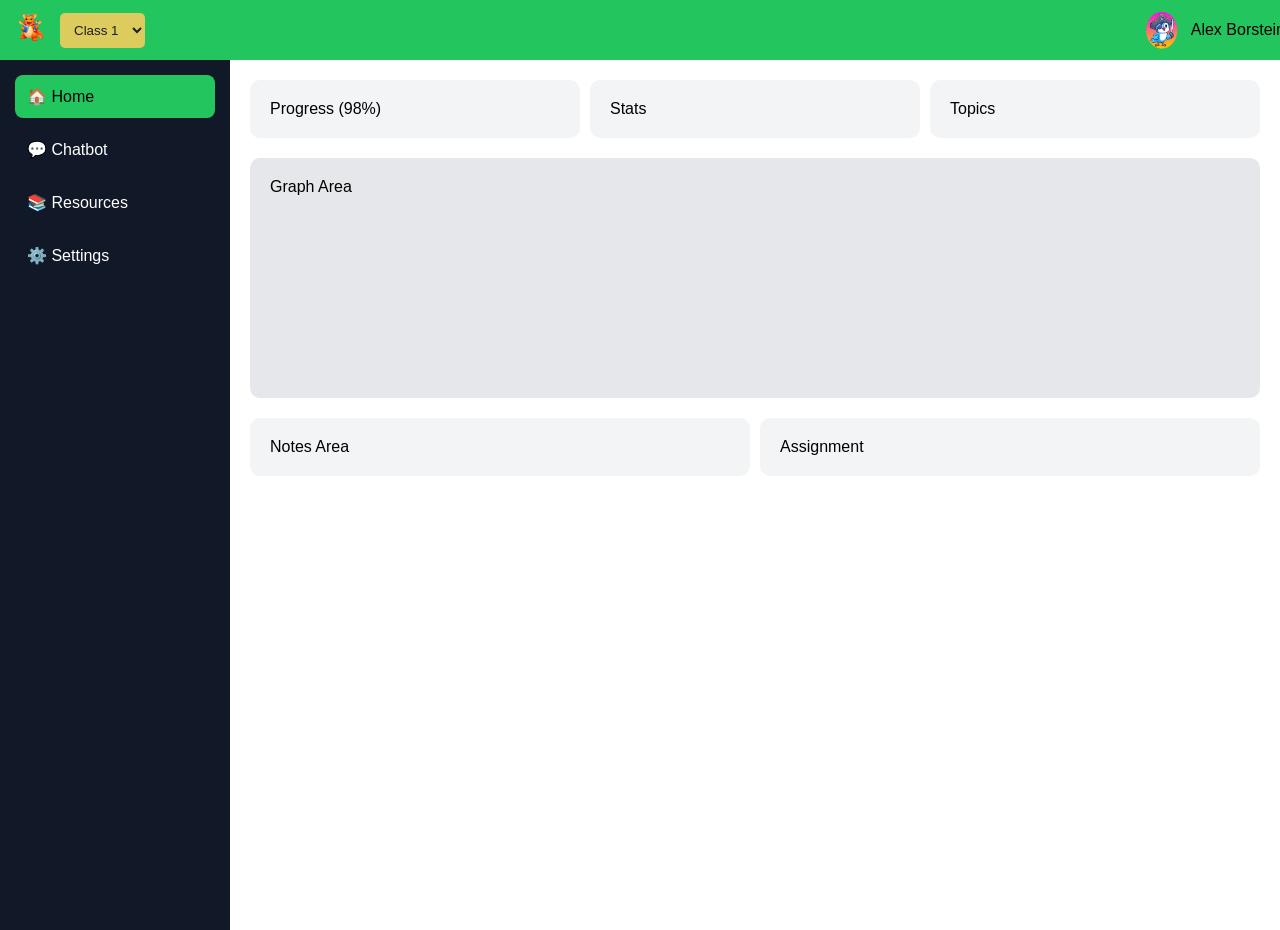
==== index.html @ 9a1fa4bd "Updated more" ====
<!DOCTYPE html>
<html>
<head>
  <title>Student Dashboard</title>
  <link rel="stylesheet" href="style.css">
  <link rel="icon" type="image/png" href="assets/logo.png">
</head>

<body>

  <!-- TOP BAR -->
  <div class="top-bar">

    <div class="left">

      <div class="logo">
        <img src="assets/logo.png" alt="Logo">
      </div>

      <select class="dropdown">
        <option>Class 1</option>
      </select>

    </div>

    <div class="profile">
      <img src="assets/profile.png" alt="Profile">
      <span>Alex Borstein</span>
    </div>

  </div>

  <!-- MAIN LAYOUT -->
  <div class="container">

    <!-- SIDEBAR -->
    <div class="sidebar">

      <a href="index.html" class="active">🏠 Home</a> <!-- Abdelkerim add the logs here, make sure no background of logos-->
      <a href="chatbot.html">💬 Chatbot</a>
      <a href="resources.html">📚 Resources</a>
      <a href="settings.html">⚙️ Settings</a>

    </div>

    <!-- CONTENT -->
    <div class="content">

      <div class="cards">
        <div class="card">Progress (98%)</div>
        <div class="card">Stats</div>
        <div class="card">Topics</div>
      </div>

      <div class="large-card">Graph Area</div>

      <div class="bottom-section">
        <div class="notes">Notes Area</div>
        <div class="assignment">Assignment</div>
      </div>

    </div>

  </div>

</body>
</html>
---- style.css ----
body {
    margin: 0;
    font-family: Arial, sans-serif;
}

/* TOP BAR */
.top-bar {
    width: 100%;
    height: 60px;
    background-color: #22C55E;
    display: flex;
    align-items: center;
    padding: 0 15px;
}

/* LEFT SIDE */
.left {
    display: flex;
    align-items: center;
    gap: 15px;
}

/* LOGO */
.logo img {
    height: 45px;
}

/* DROPDOWN */
.dropdown {
    padding: 5px 10px;
    border-radius: 5px;
    border: none;
    height: 35px;
    background-color: #DCCB5D;
    color: #1E1E1E;
}

/* PROFILE */
.profile {
    margin-left: auto;
    display: flex;
    align-items: center;
    gap: 10px;
    padding-right: 10px;
}

.profile img {
    height: 40px;
    width: 40px;
    border-radius: 50%;
}

/* MAIN LAYOUT */
.container {
    display: flex;
}

/* SIDEBAR */
.sidebar {
    width: 200px;
    height: calc(100vh - 60px);
    background-color: #111827;
    padding: 15px;
}

/* SIDEBAR LINKS */
.sidebar a {
    display: block;
    padding: 12px;
    margin-bottom: 10px;
    text-decoration: none;
    color: white;
    border-radius: 8px;
    transition: 0.2s;
}

.sidebar a:hover {
    background-color: #1F2937;
}

.sidebar a.active {
    background-color: #22C55E;
    color: black;
}

/* CONTENT */
.content {
    flex: 1;
    padding: 20px;
}

/* CARDS */
.cards {
    display: flex;
    gap: 10px;
}

.card {
    flex: 1;
    background: #f3f4f6;
    padding: 20px;
    border-radius: 10px;
}

/* LARGE CARD */
.large-card {
    margin-top: 20px;
    height: 200px;
    background: #e5e7eb;
    border-radius: 10px;
    padding: 20px;
}

/* BOTTOM SECTION */
.bottom-section {
    display: flex;
    gap: 10px;
    margin-top: 20px;
}

.notes, .assignment {
    flex: 1;
    background: #f3f4f6;
    padding: 20px;
    border-radius: 10px;
}
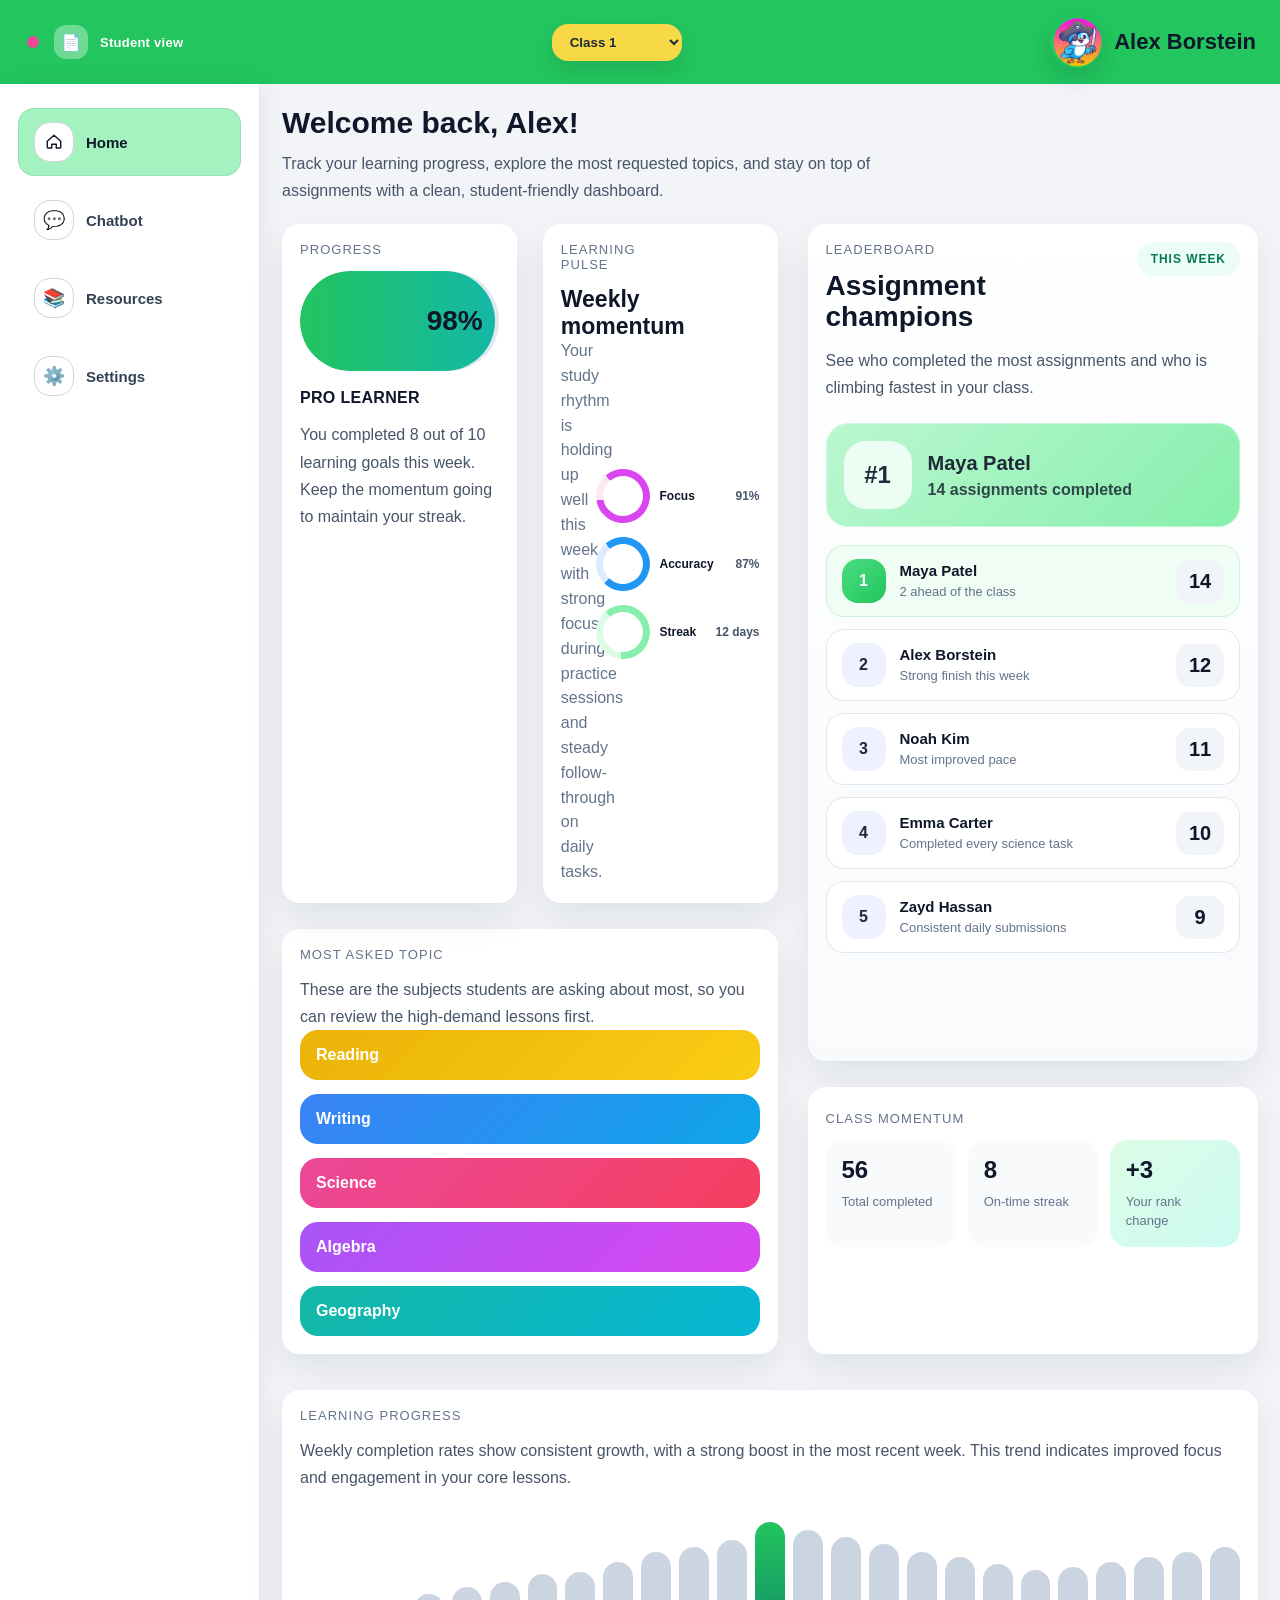
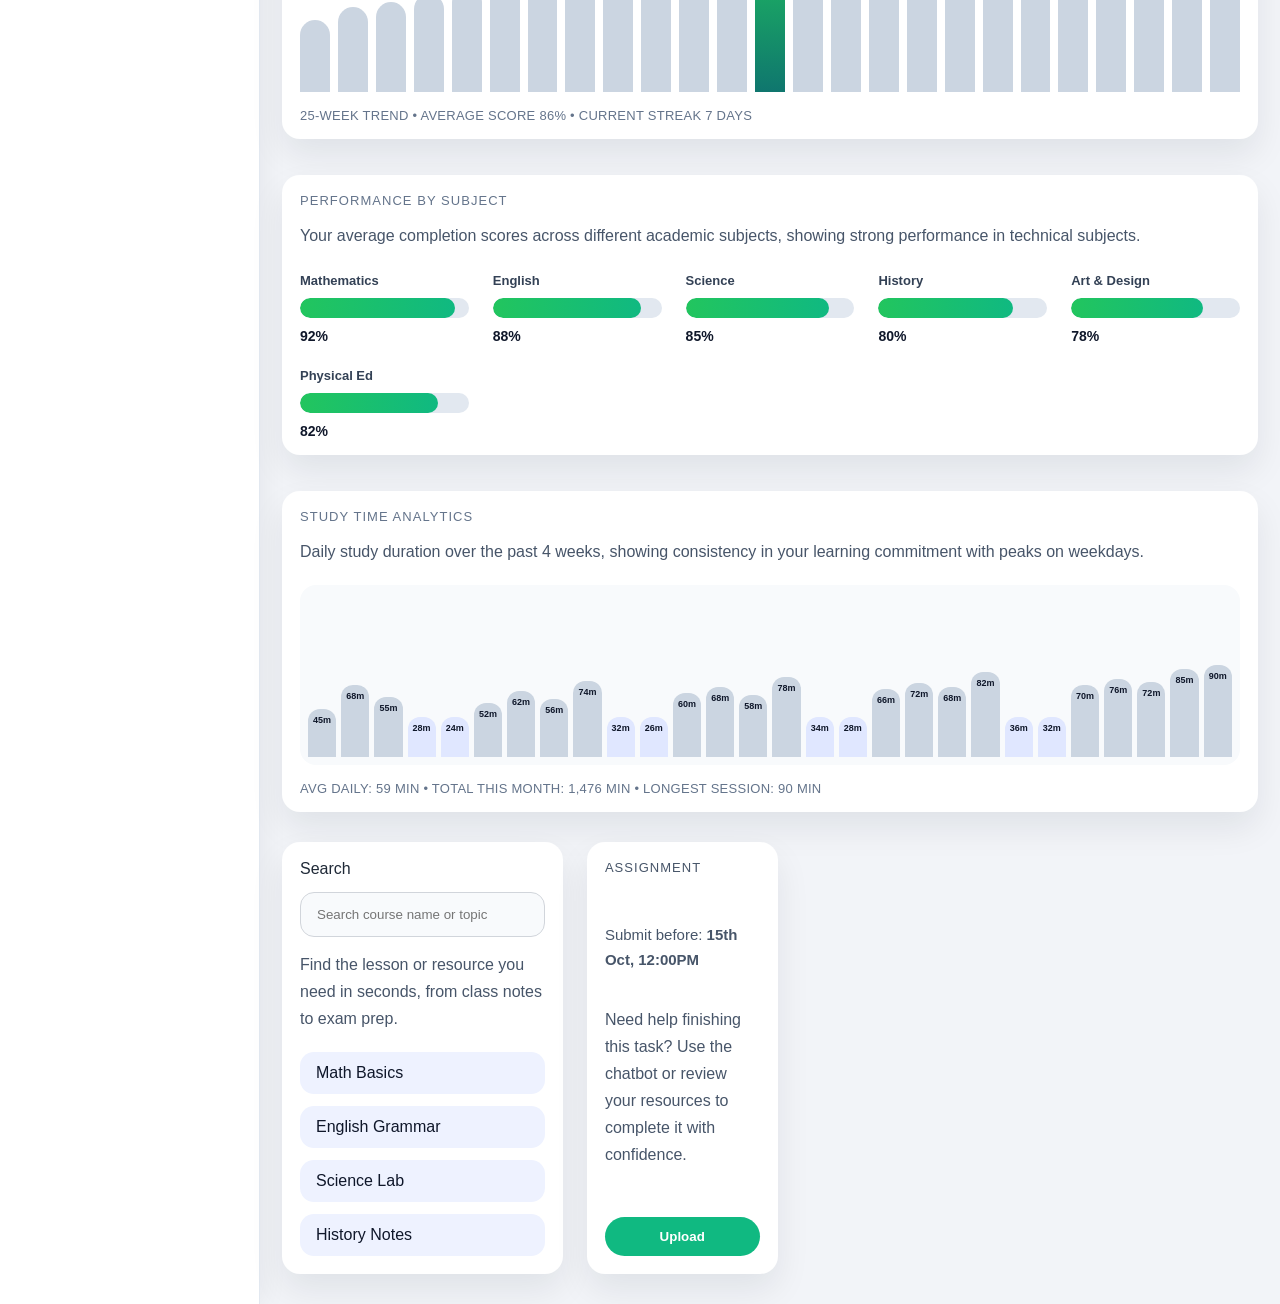
==== commit 7d229be2: "Merge branch 'main' of https://github.com/emaans101/Secure-AI-Project" ====
--- a/index.html
+++ b/index.html
@@ -1,67 +1,358 @@
-<!DOCTYPE html>
+﻿<!DOCTYPE html>
 <html>
 <head>
   <title>Student Dashboard</title>
-  <link rel="stylesheet" href="style.css">
+  <link rel="stylesheet" href="css/style.css">
+  <link rel="stylesheet" href="css/home.css">
   <link rel="icon" type="image/png" href="assets/logo.png">
 </head>
 
 <body>
 
   <!-- TOP BAR -->
-  <div class="top-bar">
-
-    <div class="left">
-
-      <div class="logo">
-        <img src="assets/logo.png" alt="Logo">
-      </div>
-
+  <header class="top-bar">
+    <div class="top-left">
+      <div class="status-dot"></div>
+      <div class="top-icon">📄</div>
+      <div class="top-label">Student view</div>
+    </div>
+
+    <div class="top-center">
       <select class="dropdown">
         <option>Class 1</option>
+        <option>Class 2</option>
+        <option>Class 3</option>
       </select>
-
     </div>
 
-    <div class="profile">
-      <img src="assets/profile.png" alt="Profile">
-      <span>Alex Borstein</span>
+    <div class="top-right">
+      <img src="assets/profile.png" alt="Profile" class="profile-avatar">
+      <span class="profile-name">Alex Borstein</span>
     </div>
-
-  </div>
+  </header>
 
   <!-- MAIN LAYOUT -->
   <div class="container">
 
     <!-- SIDEBAR -->
-    <div class="sidebar">
-
-      <a href="index.html" class="active">🏠 Home</a> <!-- Abdelkerim add the logs here, make sure no background of logos-->
-      <a href="chatbot.html">💬 Chatbot</a>
-      <a href="resources.html">📚 Resources</a>
-      <a href="settings.html">⚙️ Settings</a>
-
-    </div>
+    <aside class="sidebar">
+      <nav>
+        <a href="index.html" class="nav-item active">
+          <span class="nav-icon home-icon">
+            <svg viewBox="0 0 24 24" fill="none" stroke="currentColor" stroke-width="1.9" stroke-linecap="round" stroke-linejoin="round">
+              <path d="M3 11L12 3l9 8v8a1 1 0 0 1-1 1h-5v-5H9v5H4a1 1 0 0 1-1-1v-8Z" />
+            </svg>
+          </span>
+          Home
+        </a>
+        <a href="chatbot.html" class="nav-item">
+          <span class="nav-icon">💬</span>
+          Chatbot
+        </a>
+        <a href="resources.html" class="nav-item">
+          <span class="nav-icon">📚</span>
+          Resources
+        </a>
+        <a href="settings.html" class="nav-item">
+          <span class="nav-icon">⚙️</span>
+          Settings
+        </a>
+      </nav>
+
+    </aside>
 
     <!-- CONTENT -->
-    <div class="content">
-
-      <div class="cards">
-        <div class="card">Progress (98%)</div>
-        <div class="card">Stats</div>
-        <div class="card">Topics</div>
+    <main class="content">
+      <div class="page-intro">
+        <h1>Welcome back, Alex!</h1>
+        <p>Track your learning progress, explore the most requested topics, and stay on top of assignments with a clean, student-friendly dashboard.</p>
       </div>
-
-      <div class="large-card">Graph Area</div>
-
-      <div class="bottom-section">
-        <div class="notes">Notes Area</div>
-        <div class="assignment">Assignment</div>
+      <div class="dashboard-grid">
+
+        <section class="summary-cards">
+          <article class="card progress-card">
+            <div class="card-title">Progress</div>
+            <div class="progress-gauge">
+              <div class="gauge-fill"></div>
+              <span>98%</span>
+            </div>
+            <div class="card-note">PRO LEARNER</div>
+            <p class="card-text">You completed 8 out of 10 learning goals this week. Keep the momentum going to maintain your streak.</p>
+          </article>
+
+          <article class="card rings-card">
+            <div class="rings-layout">
+              <div class="rings-copy">
+                <div class="card-title">Learning Pulse</div>
+                <h3>Weekly momentum</h3>
+                <p class="ring-summary">Your study rhythm is holding up well this week, with strong focus during practice sessions and steady follow-through on daily tasks.</p>
+              </div>
+              <div class="ring-list">
+                <div class="ring-stat">
+                  <div class="ring-wrap arc-ring pink">
+                    <div class="ring-hole"></div>
+                  </div>
+                  <strong>Focus</strong>
+                  <span>91%</span>
+                </div>
+                <div class="ring-stat">
+                  <div class="ring-wrap arc-ring blue">
+                    <div class="ring-hole"></div>
+                  </div>
+                  <strong>Accuracy</strong>
+                  <span>87%</span>
+                </div>
+                <div class="ring-stat">
+                  <div class="ring-wrap arc-ring green">
+                    <div class="ring-hole"></div>
+                  </div>
+                  <strong>Streak</strong>
+                  <span>12 days</span>
+                </div>
+              </div>
+            </div>
+          </article>
+
+          <article class="card most-asked-card">
+            <div class="card-title">Most asked topic</div>
+            <p class="card-text">These are the subjects students are asking about most, so you can review the high-demand lessons first.</p>
+            <div class="bar-list">
+              <div class="bar-item gold"><span>Reading</span></div>
+              <div class="bar-item blue"><span>Writing</span></div>
+              <div class="bar-item red"><span>Science</span></div>
+              <div class="bar-item purple"><span>Algebra</span></div>
+              <div class="bar-item teal"><span>Geography</span></div>
+            </div>
+          </article>
+        </section>
+
+        <aside class="side-cards">
+          <article class="card leaderboard-card">
+            <div class="leaderboard-header">
+              <div>
+                <div class="card-title">Leaderboard</div>
+                <h2>Assignment champions</h2>
+              </div>
+              <div class="leaderboard-badge">This week</div>
+            </div>
+            <p class="card-text">See who completed the most assignments and who is climbing fastest in your class.</p>
+
+            <div class="leaderboard-top">
+              <div class="leaderboard-crown">#1</div>
+              <div class="leaderboard-top-copy">
+                <strong>Maya Patel</strong>
+                <span>14 assignments completed</span>
+              </div>
+            </div>
+
+            <div class="leaderboard-list">
+              <div class="leaderboard-row leader-first">
+                <div class="leader-rank">1</div>
+                <div class="leader-student">
+                  <strong>Maya Patel</strong>
+                  <span>2 ahead of the class</span>
+                </div>
+                <div class="leader-score">14</div>
+              </div>
+              <div class="leaderboard-row">
+                <div class="leader-rank">2</div>
+                <div class="leader-student">
+                  <strong>Alex Borstein</strong>
+                  <span>Strong finish this week</span>
+                </div>
+                <div class="leader-score">12</div>
+              </div>
+              <div class="leaderboard-row">
+                <div class="leader-rank">3</div>
+                <div class="leader-student">
+                  <strong>Noah Kim</strong>
+                  <span>Most improved pace</span>
+                </div>
+                <div class="leader-score">11</div>
+              </div>
+              <div class="leaderboard-row">
+                <div class="leader-rank">4</div>
+                <div class="leader-student">
+                  <strong>Emma Carter</strong>
+                  <span>Completed every science task</span>
+                </div>
+                <div class="leader-score">10</div>
+              </div>
+              <div class="leaderboard-row">
+                <div class="leader-rank">5</div>
+                <div class="leader-student">
+                  <strong>Zayd Hassan</strong>
+                  <span>Consistent daily submissions</span>
+                </div>
+                <div class="leader-score">9</div>
+              </div>
+            </div>
+          </article>
+
+          <article class="card leaderboard-summary-card">
+            <div class="card-title">Class Momentum</div>
+            <div class="leaderboard-summary-grid">
+              <div class="summary-pill">
+                <strong>56</strong>
+                <span>Total completed</span>
+              </div>
+              <div class="summary-pill">
+                <strong>8</strong>
+                <span>On-time streak</span>
+              </div>
+              <div class="summary-pill highlight">
+                <strong>+3</strong>
+                <span>Your rank change</span>
+              </div>
+            </div>
+          </article>
+        </aside>
+
+        <article class="card graph-card">
+          <div class="card-title">Learning progress</div>
+          <p class="card-text">Weekly completion rates show consistent growth, with a strong boost in the most recent week. This trend indicates improved focus and engagement in your core lessons.</p>
+          <div class="graph-chart">
+            <div class="bar" style="height: 72px;"></div>
+            <div class="bar" style="height: 85px;"></div>
+            <div class="bar" style="height: 90px;"></div>
+            <div class="bar" style="height: 98px;"></div>
+            <div class="bar" style="height: 105px;"></div>
+            <div class="bar" style="height: 110px;"></div>
+            <div class="bar" style="height: 118px;"></div>
+            <div class="bar" style="height: 120px;"></div>
+            <div class="bar" style="height: 130px;"></div>
+            <div class="bar" style="height: 140px;"></div>
+            <div class="bar" style="height: 145px;"></div>
+            <div class="bar" style="height: 152px;"></div>
+            <div class="bar active" style="height: 170px;"></div>
+            <div class="bar" style="height: 162px;"></div>
+            <div class="bar" style="height: 155px;"></div>
+            <div class="bar" style="height: 148px;"></div>
+            <div class="bar" style="height: 140px;"></div>
+            <div class="bar" style="height: 135px;"></div>
+            <div class="bar" style="height: 128px;"></div>
+            <div class="bar" style="height: 122px;"></div>
+            <div class="bar" style="height: 125px;"></div>
+            <div class="bar" style="height: 130px;"></div>
+            <div class="bar" style="height: 135px;"></div>
+            <div class="bar" style="height: 140px;"></div>
+            <div class="bar" style="height: 145px;"></div>
+          </div>
+          <div class="graph-footer">25-week trend • average score 86% • current streak 7 days</div>
+        </article>
+
+        <article class="card graph-card-wide">
+          <div class="card-title">Performance by subject</div>
+          <p class="card-text">Your average completion scores across different academic subjects, showing strong performance in technical subjects.</p>
+          <div class="subject-grid">
+            <div class="subject-item">
+              <div class="subject-name">Mathematics</div>
+              <div class="subject-bar">
+                <div class="subject-fill" style="width: 92%;"></div>
+              </div>
+              <div class="subject-score">92%</div>
+            </div>
+            <div class="subject-item">
+              <div class="subject-name">English</div>
+              <div class="subject-bar">
+                <div class="subject-fill" style="width: 88%;"></div>
+              </div>
+              <div class="subject-score">88%</div>
+            </div>
+            <div class="subject-item">
+              <div class="subject-name">Science</div>
+              <div class="subject-bar">
+                <div class="subject-fill" style="width: 85%;"></div>
+              </div>
+              <div class="subject-score">85%</div>
+            </div>
+            <div class="subject-item">
+              <div class="subject-name">History</div>
+              <div class="subject-bar">
+                <div class="subject-fill" style="width: 80%;"></div>
+              </div>
+              <div class="subject-score">80%</div>
+            </div>
+            <div class="subject-item">
+              <div class="subject-name">Art & Design</div>
+              <div class="subject-bar">
+                <div class="subject-fill" style="width: 78%;"></div>
+              </div>
+              <div class="subject-score">78%</div>
+            </div>
+            <div class="subject-item">
+              <div class="subject-name">Physical Ed</div>
+              <div class="subject-bar">
+                <div class="subject-fill" style="width: 82%;"></div>
+              </div>
+              <div class="subject-score">82%</div>
+            </div>
+          </div>
+        </article>
+
+        <article class="card graph-card-wide">
+          <div class="card-title">Study time analytics</div>
+          <p class="card-text">Daily study duration over the past 4 weeks, showing consistency in your learning commitment with peaks on weekdays.</p>
+          <div class="time-graph-chart">
+            <div class="day-bar" style="height: 48px;"><span>45m</span></div>
+            <div class="day-bar" style="height: 72px;"><span>68m</span></div>
+            <div class="day-bar" style="height: 60px;"><span>55m</span></div>
+            <div class="day-bar weekend" style="height: 32px;"><span>28m</span></div>
+            <div class="day-bar weekend" style="height: 28px;"><span>24m</span></div>
+            <div class="day-bar" style="height: 54px;"><span>52m</span></div>
+            <div class="day-bar" style="height: 66px;"><span>62m</span></div>
+            <div class="day-bar" style="height: 58px;"><span>56m</span></div>
+            <div class="day-bar" style="height: 76px;"><span>74m</span></div>
+            <div class="day-bar weekend" style="height: 35px;"><span>32m</span></div>
+            <div class="day-bar weekend" style="height: 30px;"><span>26m</span></div>
+            <div class="day-bar" style="height: 64px;"><span>60m</span></div>
+            <div class="day-bar" style="height: 70px;"><span>68m</span></div>
+            <div class="day-bar" style="height: 62px;"><span>58m</span></div>
+            <div class="day-bar" style="height: 80px;"><span>78m</span></div>
+            <div class="day-bar weekend" style="height: 38px;"><span>34m</span></div>
+            <div class="day-bar weekend" style="height: 32px;"><span>28m</span></div>
+            <div class="day-bar" style="height: 68px;"><span>66m</span></div>
+            <div class="day-bar" style="height: 74px;"><span>72m</span></div>
+            <div class="day-bar" style="height: 70px;"><span>68m</span></div>
+            <div class="day-bar" style="height: 85px;"><span>82m</span></div>
+            <div class="day-bar weekend" style="height: 40px;"><span>36m</span></div>
+            <div class="day-bar weekend" style="height: 36px;"><span>32m</span></div>
+            <div class="day-bar" style="height: 72px;"><span>70m</span></div>
+            <div class="day-bar" style="height: 78px;"><span>76m</span></div>
+            <div class="day-bar" style="height: 75px;"><span>72m</span></div>
+            <div class="day-bar" style="height: 88px;"><span>85m</span></div>
+            <div class="day-bar" style="height: 92px;"><span>90m</span></div>
+          </div>
+          <div class="time-graph-footer">Avg daily: 59 min • Total this month: 1,476 min • Longest session: 90 min</div>
+        </article>
+
+        <section class="bottom-grid">
+          <article class="card search-card">
+            <div class="search-header">
+              <span>Search</span>
+              <input type="text" placeholder="Search course name or topic" />
+            </div>
+            <p class="card-text">Find the lesson or resource you need in seconds, from class notes to exam prep.</p>
+            <ul class="search-list">
+              <li>Math Basics</li>
+              <li>English Grammar</li>
+              <li>Science Lab</li>
+              <li>History Notes</li>
+            </ul>
+          </article>
+
+          <article class="card assignment-card">
+            <div class="assignment-title">Assignment</div>
+            <p class="due-text">Submit before: <strong>15th Oct, 12:00PM</strong></p>
+            <p class="card-text">Need help finishing this task? Use the chatbot or review your resources to complete it with confidence.</p>
+            <button class="upload-button">Upload</button>
+          </article>
+        </section>
+
       </div>
-
-    </div>
+    </main>
 
   </div>
 
 </body>
-</html>+</html>
--- a/css/style.css
+++ b/css/style.css
@@ -0,0 +1,273 @@
+﻿* {
+  box-sizing: border-box;
+}
+
+body {
+  margin: 0;
+  font-family: 'Inter', Arial, sans-serif;
+  background: #f2f4f8;
+  color: #1f2937;
+}
+
+button,
+input,
+select {
+  font-family: inherit;
+}
+
+.top-bar {
+  display: flex;
+  align-items: center;
+  justify-content: space-between;
+  padding: 16px 24px;
+  background: #22c55e;
+  color: #ffffff;
+  min-height: 64px;
+  box-shadow: inset 0 -2px 0 rgba(16, 185, 129, 0.25);
+}
+
+.top-left,
+.top-right {
+  display: flex;
+  align-items: center;
+  gap: 12px;
+}
+
+.top-center {
+  flex: 1;
+  display: flex;
+  justify-content: center;
+}
+
+.status-dot {
+  width: 18px;
+  height: 18px;
+  border-radius: 50%;
+  background: #ec4899;
+  border: 3px solid #22c55e;
+}
+
+.top-icon {
+  width: 34px;
+  height: 34px;
+  display: grid;
+  place-items: center;
+  background: rgba(255, 255, 255, 0.35);
+  border-radius: 12px;
+  font-size: 16px;
+}
+
+.top-label {
+  font-weight: 700;
+  font-size: 13px;
+  letter-spacing: 0.02em;
+}
+
+.dropdown {
+  padding: 10px 14px;
+  border-radius: 16px;
+  border: none;
+  background-color: #f7d948;
+  color: #1f2937;
+  font-weight: 700;
+  min-width: 130px;
+  box-shadow: 0 10px 20px rgba(15, 23, 42, 0.1);
+}
+
+.profile-avatar {
+  width: 52px;
+  height: 52px;
+  border-radius: 50%;
+  object-fit: cover;
+  box-shadow: 0 10px 22px rgba(15, 23, 42, 0.14);
+}
+
+.profile-name {
+  font-size: 22px;
+  font-weight: 700;
+  color: #0f172a;
+}
+
+.container {
+  display: grid;
+  grid-template-columns: 240px 1fr;
+  min-height: calc(100vh - 64px);
+}
+
+.sidebar {
+  padding: 24px 18px;
+  background: #ffffff;
+  border-right: 1px solid #e2e8f0;
+  box-shadow: 4px 0 24px rgba(15, 23, 42, 0.06);
+  display: flex;
+  flex-direction: column;
+  justify-content: space-between;
+}
+
+nav {
+  display: flex;
+  flex-direction: column;
+  gap: 10px;
+}
+
+.container {
+  display: grid;
+  grid-template-columns: 260px minmax(0, 1fr);
+  min-height: calc(100vh - 64px);
+}
+
+@media (max-width: 1000px) {
+  .container {
+    grid-template-columns: 1fr;
+  }
+}
+
+.nav-item {
+  display: flex;
+  align-items: center;
+  gap: 12px;
+  padding: 14px 16px;
+  border-radius: 16px;
+  text-decoration: none;
+  color: #334155;
+  font-size: 15px;
+  font-weight: 700;
+  transition: transform 0.2s ease, background 0.2s ease, box-shadow 0.2s ease;
+}
+
+.nav-item:hover {
+  background: #f4f9f5;
+  transform: translateX(2px);
+}
+
+.nav-item.active {
+  background: #a4f2bf;
+  color: #111827;
+  box-shadow: inset 0 0 0 1px rgba(15, 23, 42, 0.08);
+}
+
+.nav-icon {
+  width: 40px;
+  height: 40px;
+  display: grid;
+  place-items: center;
+  border-radius: 16px;
+  background: #ffffff;
+  color: #111827;
+  font-size: 18px;
+  border: 1px solid #d1d5db;
+}
+
+.nav-item.active .nav-icon {
+  background: #ffffff;
+  border-color: #d1d5db;
+}
+
+.nav-item .nav-icon svg {
+  width: 18px;
+  height: 18px;
+}
+
+.sidebar-footer {
+  display: flex;
+  justify-content: center;
+  margin-top: 16px;
+}
+
+.add-button {
+  width: 48px;
+  height: 48px;
+  border-radius: 16px;
+  border: none;
+  background: #111827;
+  color: white;
+  font-size: 24px;
+  cursor: pointer;
+  box-shadow: 0 16px 26px rgba(17, 24, 39, 0.18);
+}
+
+
+.content {
+  padding: 22px 22px 30px 22px;
+}
+
+
+.content {
+  padding: 22px 22px 30px 22px;
+}
+
+.page-intro {
+  margin-bottom: 20px;
+}
+
+.page-intro h1 {
+  margin: 0;
+  font-size: 30px;
+  color: #0f172a;
+}
+
+.page-intro p {
+  margin: 10px 0 0;
+  color: #475569;
+  max-width: 620px;
+  line-height: 1.7;
+}
+
+.card-text {
+  margin: 14px 0 0;
+  color: #475569;
+  line-height: 1.7;
+}
+
+.dashboard-grid {
+  display: grid;
+  gap: 30px;
+  grid-template-columns: 1.1fr 1fr;
+}
+
+.summary-cards,
+.side-cards {
+  display: grid;
+  gap: 26px;
+}
+
+.summary-cards {
+  grid-template-columns: repeat(2, minmax(0, 1fr));
+}
+
+.card {
+  background: white;
+  border-radius: 18px;
+  padding: 18px;
+  box-shadow: 0 16px 34px rgba(15, 23, 42, 0.08);
+}
+
+.card-title {
+  display: block;
+  margin-bottom: 14px;
+  font-size: 13px;
+  letter-spacing: 0.08em;
+  text-transform: uppercase;
+  color: #64748b;
+}
+
+.teacher-btn {
+  display: flex;
+  align-items: center;
+  justify-content: center;
+  padding: 10px 12px;
+  margin: 10px;
+  background: #22c55e;
+  color: white;
+  border-radius: 10px;
+  font-size: 13px;
+  text-decoration: none;
+  font-weight: 500;
+  transition: 0.2s ease;
+}
+
+.teacher-btn:hover {
+  background: #16a34a;
+  transform: translateY(-2px);
+}
+
--- a/css/home.css
+++ b/css/home.css
@@ -0,0 +1,647 @@
+.progress-card {
+  position: relative;
+}
+
+.progress-gauge {
+  position: relative;
+  width: 100%;
+  height: 100px;
+  border-radius: 90px;
+  background: #e2e8f0;
+  overflow: hidden;
+}
+
+.gauge-fill {
+  position: absolute;
+  left: 0;
+  top: 0;
+  bottom: 0;
+  width: 98%;
+  background: linear-gradient(90deg, #22c55e, #14b8a6);
+  border-radius: 90px;
+}
+
+.progress-gauge span {
+  position: absolute;
+  right: 16px;
+  top: 50%;
+  transform: translateY(-50%);
+  font-size: 28px;
+  font-weight: 800;
+  color: #0f172a;
+}
+
+.card-note {
+  margin-top: 18px;
+  color: #0f172a;
+  font-weight: 700;
+  letter-spacing: 0.02em;
+}
+
+.stat-card p,
+.topic-card p,
+.assignment-card p {
+  margin: 0;
+  line-height: 1.7;
+  color: #475569;
+}
+
+.rings-card {
+  display: flex;
+  align-items: stretch;
+  justify-content: center;
+  min-height: 170px;
+}
+
+.rings-layout {
+  display: grid;
+  grid-template-columns: minmax(0, 1fr) 164px;
+  align-items: center;
+  gap: 14px;
+  width: 100%;
+  min-height: 170px;
+}
+
+.rings-copy {
+  display: flex;
+  flex-direction: column;
+  justify-content: space-between;
+  min-height: 140px;
+  flex: 1;
+}
+
+.rings-copy h3 {
+  margin: 0;
+  font-size: 23px;
+  line-height: 1.15;
+  color: #0f172a;
+}
+
+.ring-list {
+  display: flex;
+  flex-direction: column;
+  align-items: stretch;
+  gap: 14px;
+  width: 164px;
+  flex-shrink: 0;
+}
+
+.ring-stat {
+  display: grid;
+  grid-template-columns: 54px minmax(0, 1fr) auto;
+  align-items: center;
+  gap: 10px;
+  width: 164px;
+  text-align: left;
+}
+
+.ring-wrap {
+  position: relative;
+  width: 54px;
+  height: 54px;
+}
+
+.arc-ring {
+  border-radius: 50%;
+  transform: rotate(-40deg);
+}
+
+.arc-ring.pink {
+  background: conic-gradient(#d946ef 0 300deg, #fce7f3 300deg 360deg);
+}
+
+.arc-ring.blue {
+  background: conic-gradient(#2196f3 0 265deg, #dbeafe 265deg 360deg);
+}
+
+.arc-ring.green {
+  background: conic-gradient(#86efac 0 225deg, #dcfce7 225deg 360deg);
+}
+
+.ring-hole {
+  position: absolute;
+  inset: 7px;
+  border-radius: 50%;
+  background: #ffffff;
+}
+
+.ring.outer,
+.ring.inner {
+  display: none;
+}
+
+.ring-stat strong {
+  font-size: 12px;
+  color: #0f172a;
+  white-space: nowrap;
+}
+
+.ring-stat span {
+  color: #475569;
+  font-size: 12px;
+  font-weight: 700;
+  white-space: nowrap;
+}
+
+.ring-summary {
+  margin: 0;
+  color: #64748b;
+  line-height: 1.55;
+  max-width: 215px;
+}
+
+@media (max-width: 900px) {
+  .rings-layout {
+    flex-direction: column;
+    align-items: stretch;
+    grid-template-columns: 1fr;
+  }
+
+  .ring-list {
+    width: 100%;
+  }
+
+  .ring-stat {
+    width: 100%;
+    text-align: left;
+  }
+}
+
+.ring.outer {
+  width: 100%;
+  height: 100%;
+  opacity: 0.25;
+}
+
+.ring.inner {
+  width: 48px;
+  height: 48px;
+  top: 15px;
+  left: 15px;
+}
+
+.ring.pink.outer { background: #f472b6; }
+.ring.pink.inner { background: #ec4899; }
+
+.ring.blue.outer { background: #38bdf8; }
+.ring.blue.inner { background: #0ea5e9; }
+
+.ring.green.outer { background: #86efac; }
+.ring.green.inner { background: #22c55e; }
+
+.most-asked-card {
+  grid-column: 1 / -1;
+}
+
+.most-asked-card .bar-list {
+  display: grid;
+  gap: 14px;
+}
+
+.bar-item {
+  display: flex;
+  align-items: center;
+  justify-content: space-between;
+  padding: 16px;
+  border-radius: 18px;
+  color: white;
+  font-weight: 700;
+}
+
+.bar-item.gold {
+  background: linear-gradient(135deg, #eab308, #facc15);
+}
+
+.bar-item.blue {
+  background: linear-gradient(135deg, #3b82f6, #0ea5e9);
+}
+
+.bar-item.red {
+  background: linear-gradient(135deg, #ec4899, #f43f5e);
+}
+
+.bar-item.purple {
+  background: linear-gradient(135deg, #a855f7, #d946ef);
+}
+
+.bar-item.teal {
+  background: linear-gradient(135deg, #14b8a6, #06b6d4);
+}
+
+.leaderboard-card {
+  background: linear-gradient(180deg, #ffffff 0%, #f8fafc 100%);
+}
+
+.leaderboard-header {
+  display: flex;
+  align-items: flex-start;
+  justify-content: space-between;
+  gap: 16px;
+}
+
+.leaderboard-header h2 {
+  margin: 0;
+  font-size: 28px;
+  line-height: 1.1;
+  color: #0f172a;
+}
+
+.leaderboard-badge {
+  padding: 10px 14px;
+  border-radius: 999px;
+  background: #ecfdf5;
+  color: #047857;
+  font-size: 12px;
+  font-weight: 800;
+  letter-spacing: 0.08em;
+  text-transform: uppercase;
+  white-space: nowrap;
+}
+
+.leaderboard-top {
+  display: flex;
+  align-items: center;
+  gap: 16px;
+  margin-top: 22px;
+  padding: 18px;
+  border-radius: 22px;
+  background: linear-gradient(135deg, #bbf7d0, #86efac);
+  color: #1f2937;
+  box-shadow: inset 0 0 0 1px rgba(255, 255, 255, 0.35);
+}
+
+.leaderboard-crown {
+  width: 68px;
+  height: 68px;
+  display: grid;
+  place-items: center;
+  border-radius: 22px;
+  background: rgba(255, 255, 255, 0.78);
+  font-size: 24px;
+  font-weight: 900;
+}
+
+.leaderboard-top-copy {
+  display: flex;
+  flex-direction: column;
+  gap: 6px;
+}
+
+.leaderboard-top-copy strong {
+  font-size: 20px;
+}
+
+.leaderboard-top-copy span {
+  color: rgba(15, 23, 42, 0.78);
+  font-weight: 600;
+}
+
+.leaderboard-list {
+  display: grid;
+  gap: 12px;
+  margin-top: 18px;
+}
+
+.leaderboard-row {
+  display: grid;
+  grid-template-columns: 44px minmax(0, 1fr) 56px;
+  align-items: center;
+  gap: 14px;
+  padding: 14px 16px;
+  border-radius: 18px;
+  background: #ffffff;
+  box-shadow: inset 0 0 0 1px #e2e8f0;
+}
+
+.leader-first {
+  background: #f0fdf4;
+  box-shadow: inset 0 0 0 1px rgba(34, 197, 94, 0.18);
+}
+
+.leader-rank {
+  width: 44px;
+  height: 44px;
+  display: grid;
+  place-items: center;
+  border-radius: 16px;
+  background: #eef2ff;
+  color: #1e293b;
+  font-weight: 800;
+}
+
+.leader-first .leader-rank {
+  background: linear-gradient(135deg, #4ade80, #22c55e);
+  color: #ffffff;
+}
+
+.leader-student {
+  min-width: 0;
+  display: flex;
+  flex-direction: column;
+  gap: 4px;
+}
+
+.leader-student strong {
+  font-size: 15px;
+  color: #0f172a;
+}
+
+.leader-student span {
+  color: #64748b;
+  font-size: 13px;
+  line-height: 1.4;
+}
+
+.leader-score {
+  justify-self: end;
+  min-width: 48px;
+  padding: 10px 0;
+  border-radius: 14px;
+  background: #f1f5f9;
+  text-align: center;
+  font-size: 20px;
+  font-weight: 800;
+  color: #0f172a;
+}
+
+.leaderboard-summary-card {
+  padding-top: 24px;
+}
+
+.leaderboard-summary-grid {
+  display: grid;
+  grid-template-columns: repeat(3, minmax(0, 1fr));
+  gap: 12px;
+}
+
+.summary-pill {
+  display: flex;
+  flex-direction: column;
+  gap: 8px;
+  padding: 16px;
+  border-radius: 18px;
+  background: #f8fafc;
+}
+
+.summary-pill strong {
+  font-size: 24px;
+  color: #0f172a;
+}
+
+.summary-pill span {
+  color: #64748b;
+  font-size: 13px;
+  line-height: 1.5;
+}
+
+.summary-pill.highlight {
+  background: linear-gradient(135deg, #dcfce7, #ccfbf1);
+}
+
+.graph-card {
+  grid-column: 1 / -1;
+  padding: 18px 18px 16px 18px;
+  margin-top: 6px;
+}
+
+.graph-card .card-text {
+  margin-top: 10px;
+}
+
+.graph-chart {
+  display: flex;
+  align-items: flex-end;
+  gap: 8px;
+  margin-top: 20px;
+  min-height: 180px;
+}
+
+.graph-footer {
+  margin-top: 16px;
+  color: #64748b;
+  font-size: 13px;
+  letter-spacing: 0.02em;
+  text-transform: uppercase;
+}
+
+.graph-card-wide {
+  grid-column: 1 / -1;
+  margin-top: 6px;
+  padding: 18px 18px 16px 18px;
+}
+
+.subject-grid {
+  display: grid;
+  grid-template-columns: repeat(auto-fit, minmax(140px, 1fr));
+  gap: 24px;
+  margin-top: 24px;
+}
+
+.subject-item {
+  display: flex;
+  flex-direction: column;
+  gap: 10px;
+}
+
+.subject-name {
+  font-size: 13px;
+  font-weight: 700;
+  color: #334155;
+}
+
+.subject-bar {
+  width: 100%;
+  height: 20px;
+  background: #e2e8f0;
+  border-radius: 12px;
+  overflow: hidden;
+}
+
+.subject-fill {
+  height: 100%;
+  background: linear-gradient(90deg, #22c55e, #10b981);
+  border-radius: 12px;
+}
+
+.subject-score {
+  font-size: 14px;
+  font-weight: 800;
+  color: #0f172a;
+}
+
+.time-graph-chart {
+  display: flex;
+  align-items: flex-end;
+  gap: 5px;
+  margin-top: 20px;
+  min-height: 180px;
+  padding: 16px 8px 8px;
+  background: #f8fafc;
+  border-radius: 16px;
+}
+
+.day-bar {
+  flex: 1;
+  min-height: 40px;
+  border-radius: 12px 12px 0 0;
+  background: #cbd5e1;
+  position: relative;
+}
+
+.day-bar.weekend {
+  background: #e0e7ff;
+}
+
+.day-bar span {
+  position: absolute;
+  top: 6px;
+  left: 50%;
+  transform: translateX(-50%);
+  font-size: 9px;
+  font-weight: 700;
+  color: #0f172a;
+  width: 100%;
+  text-align: center;
+}
+
+.time-graph-footer {
+  margin-top: 16px;
+  color: #64748b;
+  font-size: 13px;
+  letter-spacing: 0.02em;
+  text-transform: uppercase;
+}
+
+.search-card input {
+  width: 100%;
+  padding: 12px 14px;
+  margin-top: 14px;
+  border-radius: 12px;
+  border: 1px solid #cbd5e1;
+  background: #f8fafc;
+}
+
+.assignment-card {
+  display: flex;
+  flex-direction: column;
+  justify-content: space-between;
+  min-height: 210px;
+}
+
+.bar {
+  flex: 1;
+  min-height: 70px;
+  border-radius: 16px 16px 0 0;
+  background: #cbd5e1;
+  position: relative;
+}
+
+.bar.highlight,
+.bar.active {
+  background: linear-gradient(180deg, #22c55e, #0f766e);
+}
+
+.bar span {
+  position: absolute;
+  top: 10px;
+  left: 50%;
+  transform: translateX(-50%);
+  font-size: 10px;
+  font-weight: 800;
+  color: #0f172a;
+}
+
+.bottom-grid {
+  display: grid;
+  grid-template-columns: 1.4fr 0.95fr;
+  gap: 24px;
+}
+
+.search-card input {
+  width: 100%;
+  padding: 14px 16px;
+  margin-top: 14px;
+  border-radius: 14px;
+  border: 1px solid #d1d5db;
+  background: #f8fafc;
+}
+
+.search-list {
+  list-style: none;
+  padding: 0;
+  margin: 20px 0 0 0;
+  display: grid;
+  gap: 12px;
+}
+
+.search-list li {
+  padding: 12px 16px;
+  background: #eef2ff;
+  border-radius: 14px;
+  color: #0f172a;
+}
+
+.assignment-card {
+  display: flex;
+  flex-direction: column;
+  justify-content: space-between;
+  min-height: 210px;
+}
+
+.assignment-title {
+  font-size: 13px;
+  text-transform: uppercase;
+  letter-spacing: 0.08em;
+  color: #475569;
+  margin-bottom: 14px;
+}
+
+.due-text {
+  font-size: 15px;
+  color: #334155;
+  line-height: 1.7;
+}
+
+.upload-button {
+  margin-top: 16px;
+  padding: 12px 18px;
+  border-radius: 999px;
+  border: none;
+  background: #10b981;
+  color: white;
+  font-weight: 700;
+  cursor: pointer;
+  transition: background 0.2s ease;
+}
+
+.upload-button:hover {
+  background: #0f766e;
+}
+
+@media (max-width: 1200px) {
+  .dashboard-grid {
+    grid-template-columns: 1fr;
+  }
+  .bottom-grid {
+    grid-template-columns: 1fr;
+  }
+  .summary-cards {
+    grid-template-columns: 1fr;
+  }
+  .leaderboard-summary-grid {
+    grid-template-columns: 1fr;
+  }
+  .top-bar {
+    flex-wrap: wrap;
+    gap: 14px;
+  }
+  .container {
+    grid-template-columns: 1fr;
+  }
+}
+
+@media (max-width: 720px) {
+  .summary-cards {
+    grid-template-columns: 1fr;
+  }
+}
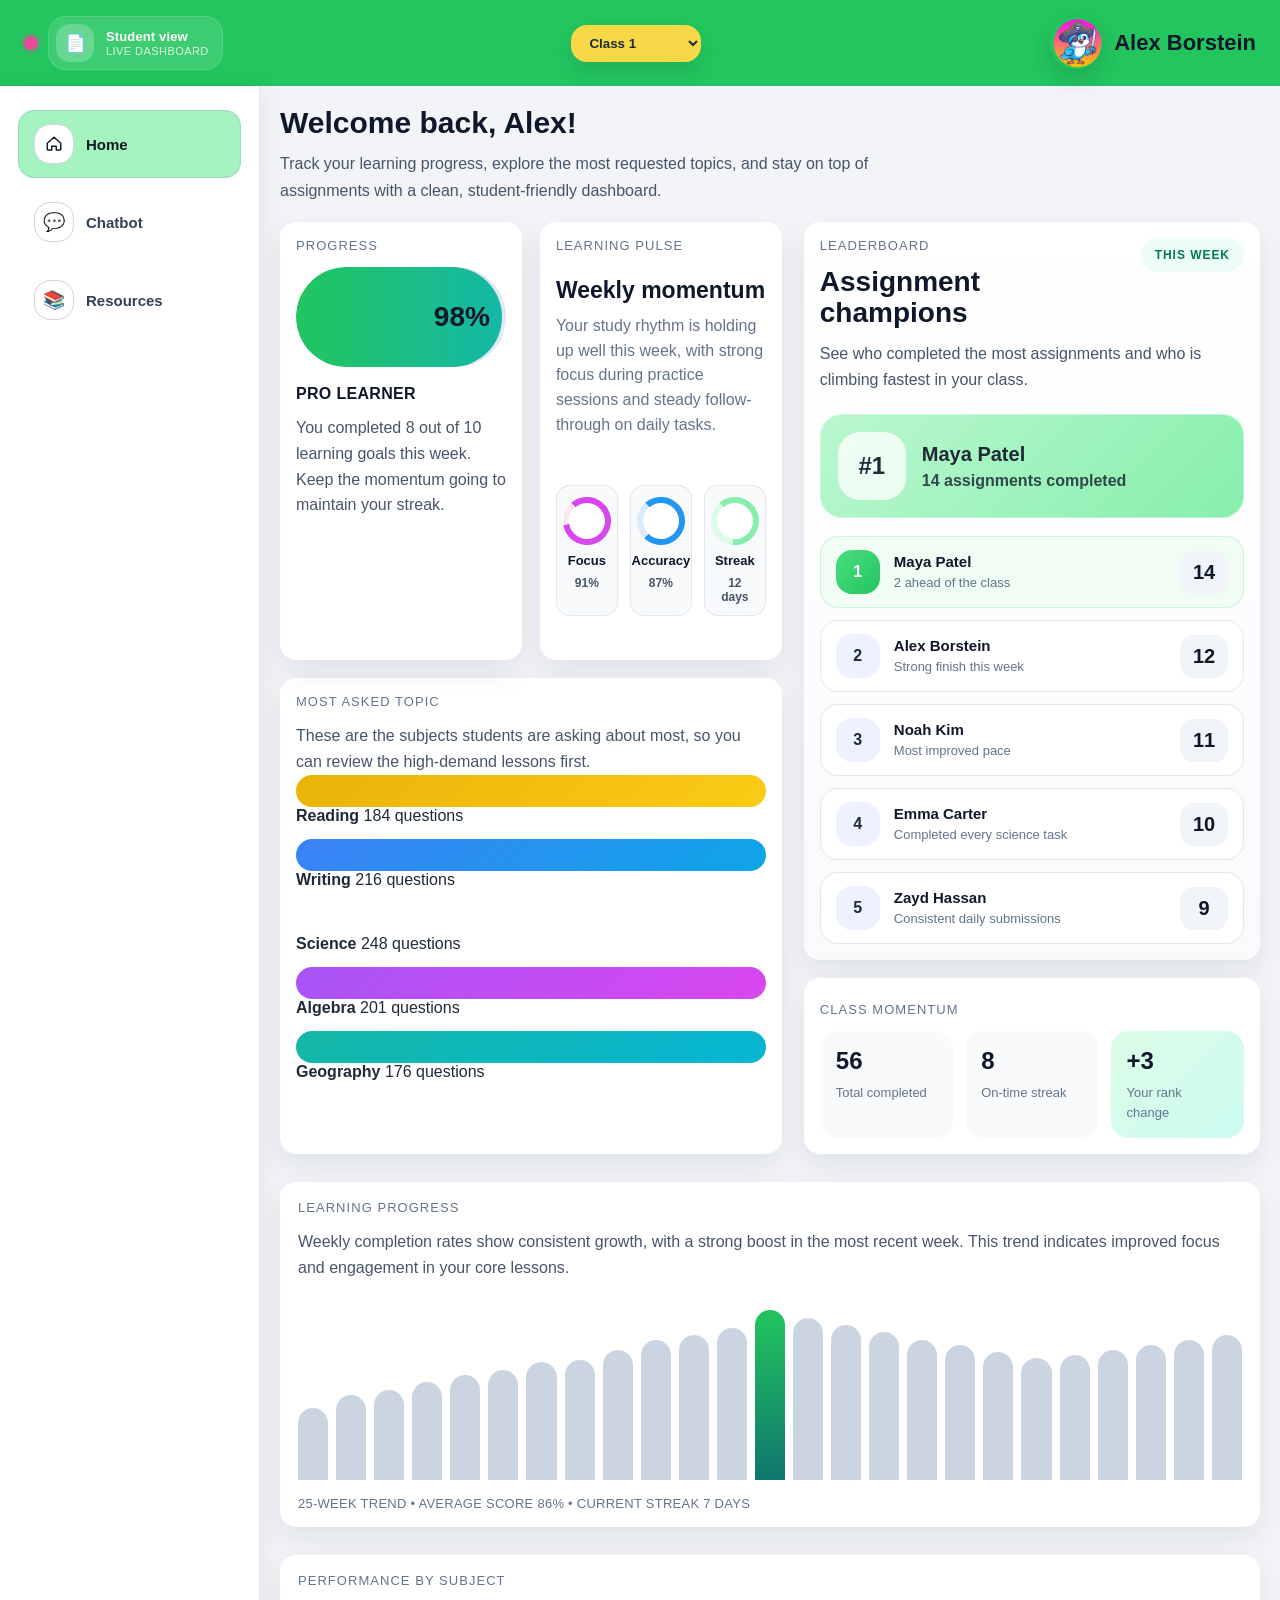
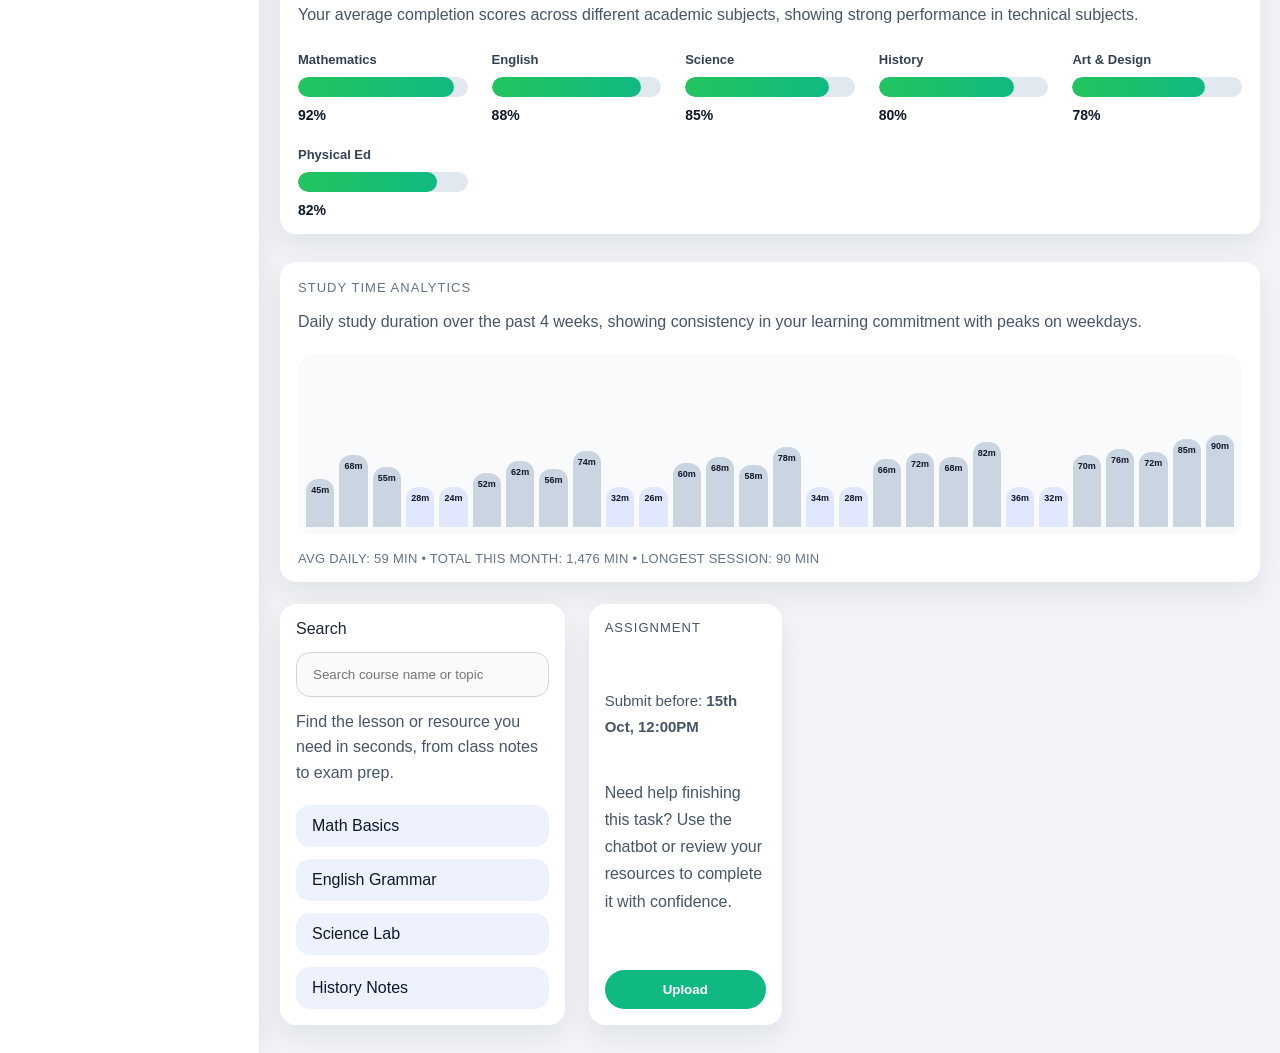
==== commit 3c1f25a0: ""Made some changes to the top bar"" ====
--- a/index.html
+++ b/index.html
@@ -13,8 +13,13 @@
   <header class="top-bar">
     <div class="top-left">
       <div class="status-dot"></div>
-      <div class="top-icon">📄</div>
-      <div class="top-label">Student view</div>
+      <div class="top-chip">
+        <div class="top-icon">📄</div>
+        <div class="top-copy">
+          <div class="top-label">Student view</div>
+          <div class="top-subtitle">Live dashboard</div>
+        </div>
+      </div>
     </div>
 
     <div class="top-center">
@@ -53,10 +58,6 @@
           <span class="nav-icon">📚</span>
           Resources
         </a>
-        <a href="settings.html" class="nav-item">
-          <span class="nav-icon">⚙️</span>
-          Settings
-        </a>
       </nav>
 
     </aside>
@@ -117,11 +118,41 @@
             <div class="card-title">Most asked topic</div>
             <p class="card-text">These are the subjects students are asking about most, so you can review the high-demand lessons first.</p>
             <div class="bar-list">
-              <div class="bar-item gold"><span>Reading</span></div>
-              <div class="bar-item blue"><span>Writing</span></div>
-              <div class="bar-item red"><span>Science</span></div>
-              <div class="bar-item purple"><span>Algebra</span></div>
-              <div class="bar-item teal"><span>Geography</span></div>
+              <div class="bar-group">
+                <div class="bar-item gold" title="Reading"></div>
+                <div class="bar-meta">
+                  <strong>Reading</strong>
+                  <span>184 questions</span>
+                </div>
+              </div>
+              <div class="bar-group">
+                <div class="bar-item blue" title="Writing"></div>
+                <div class="bar-meta">
+                  <strong>Writing</strong>
+                  <span>216 questions</span>
+                </div>
+              </div>
+              <div class="bar-group">
+                <div class="bar-item pink" title="Science"></div>
+                <div class="bar-meta">
+                  <strong>Science</strong>
+                  <span>248 questions</span>
+                </div>
+              </div>
+              <div class="bar-group">
+                <div class="bar-item purple" title="Algebra"></div>
+                <div class="bar-meta">
+                  <strong>Algebra</strong>
+                  <span>201 questions</span>
+                </div>
+              </div>
+              <div class="bar-group">
+                <div class="bar-item teal" title="Geography"></div>
+                <div class="bar-meta">
+                  <strong>Geography</strong>
+                  <span>176 questions</span>
+                </div>
+              </div>
             </div>
           </article>
         </section>
--- a/css/style.css
+++ b/css/style.css
@@ -33,6 +33,10 @@
   gap: 12px;
 }
 
+.top-left {
+  gap: 10px;
+}
+
 .top-center {
   flex: 1;
   display: flex;
@@ -40,27 +44,50 @@
 }
 
 .status-dot {
-  width: 18px;
-  height: 18px;
+  width: 14px;
+  height: 14px;
   border-radius: 50%;
   background: #ec4899;
-  border: 3px solid #22c55e;
+  box-shadow: 0 0 0 4px rgba(236, 72, 153, 0.16);
+}
+
+.top-chip {
+  display: flex;
+  align-items: center;
+  gap: 12px;
+  padding: 8px 14px 8px 8px;
+  border-radius: 18px;
+  background: rgba(255, 255, 255, 0.12);
+  box-shadow: inset 0 0 0 1px rgba(255, 255, 255, 0.12);
 }
 
 .top-icon {
-  width: 34px;
-  height: 34px;
+  width: 38px;
+  height: 38px;
   display: grid;
   place-items: center;
-  background: rgba(255, 255, 255, 0.35);
-  border-radius: 12px;
-  font-size: 16px;
+  background: rgba(255, 255, 255, 0.22);
+  border-radius: 14px;
+  font-size: 17px;
+}
+
+.top-copy {
+  display: flex;
+  flex-direction: column;
+  gap: 1px;
 }
 
 .top-label {
   font-weight: 700;
   font-size: 13px;
-  letter-spacing: 0.02em;
+  letter-spacing: 0.01em;
+}
+
+.top-subtitle {
+  font-size: 11px;
+  color: rgba(255, 255, 255, 0.8);
+  letter-spacing: 0.04em;
+  text-transform: uppercase;
 }
 
 .dropdown {
@@ -188,16 +215,11 @@
 
 
 .content {
-  padding: 22px 22px 30px 22px;
-}
-
-
-.content {
-  padding: 22px 22px 30px 22px;
+  padding: 20px 20px 28px;
 }
 
 .page-intro {
-  margin-bottom: 20px;
+  margin-bottom: 18px;
 }
 
 .page-intro h1 {
@@ -214,21 +236,21 @@
 }
 
 .card-text {
-  margin: 14px 0 0;
+  margin: 12px 0 0;
   color: #475569;
-  line-height: 1.7;
+  line-height: 1.6;
 }
 
 .dashboard-grid {
   display: grid;
-  gap: 30px;
+  gap: 22px;
   grid-template-columns: 1.1fr 1fr;
 }
 
 .summary-cards,
 .side-cards {
   display: grid;
-  gap: 26px;
+  gap: 18px;
 }
 
 .summary-cards {
@@ -237,9 +259,9 @@
 
 .card {
   background: white;
-  border-radius: 18px;
-  padding: 18px;
-  box-shadow: 0 16px 34px rgba(15, 23, 42, 0.08);
+  border-radius: 16px;
+  padding: 16px;
+  box-shadow: 0 12px 28px rgba(15, 23, 42, 0.08);
 }
 
 .card-title {
--- a/css/home.css
+++ b/css/home.css
@@ -50,23 +50,23 @@
   display: flex;
   align-items: stretch;
   justify-content: center;
-  min-height: 170px;
+  min-height: 0;
 }
 
 .rings-layout {
   display: grid;
-  grid-template-columns: minmax(0, 1fr) 164px;
-  align-items: center;
-  gap: 14px;
-  width: 100%;
-  min-height: 170px;
+  grid-template-columns: minmax(0, 1fr);
+  align-items: start;
+  gap: 18px;
+  width: 100%;
+  min-height: 0;
 }
 
 .rings-copy {
   display: flex;
   flex-direction: column;
-  justify-content: space-between;
-  min-height: 140px;
+  gap: 10px;
+  min-height: 0;
   flex: 1;
 }
 
@@ -78,27 +78,30 @@
 }
 
 .ring-list {
-  display: flex;
-  flex-direction: column;
-  align-items: stretch;
-  gap: 14px;
-  width: 164px;
+  display: grid;
+  grid-template-columns: repeat(3, minmax(0, 1fr));
+  gap: 12px;
+  width: 100%;
   flex-shrink: 0;
 }
 
 .ring-stat {
-  display: grid;
-  grid-template-columns: 54px minmax(0, 1fr) auto;
+  display: flex;
+  flex-direction: column;
   align-items: center;
-  gap: 10px;
-  width: 164px;
-  text-align: left;
+  gap: 8px;
+  min-height: 120px;
+  padding: 12px 10px;
+  text-align: center;
+  border-radius: 14px;
+  background: #f8fafc;
+  box-shadow: inset 0 0 0 1px #e2e8f0;
 }
 
 .ring-wrap {
   position: relative;
-  width: 54px;
-  height: 54px;
+  width: 48px;
+  height: 48px;
 }
 
 .arc-ring {
@@ -120,7 +123,7 @@
 
 .ring-hole {
   position: absolute;
-  inset: 7px;
+  inset: 6px;
   border-radius: 50%;
   background: #ffffff;
 }
@@ -131,7 +134,7 @@
 }
 
 .ring-stat strong {
-  font-size: 12px;
+  font-size: 13px;
   color: #0f172a;
   white-space: nowrap;
 }
@@ -140,30 +143,43 @@
   color: #475569;
   font-size: 12px;
   font-weight: 700;
-  white-space: nowrap;
+  white-space: normal;
 }
 
 .ring-summary {
   margin: 0;
   color: #64748b;
   line-height: 1.55;
-  max-width: 215px;
+  max-width: 100%;
 }
 
 @media (max-width: 900px) {
-  .rings-layout {
-    flex-direction: column;
-    align-items: stretch;
-    grid-template-columns: 1fr;
-  }
-
-  .ring-list {
-    width: 100%;
-  }
-
   .ring-stat {
-    width: 100%;
-    text-align: left;
+    min-height: 108px;
+    padding: 10px 8px;
+  }
+
+  .ring-wrap {
+    width: 42px;
+    height: 42px;
+  }
+
+  .ring-hole {
+    inset: 5px;
+  }
+
+  .ring-stat strong,
+  .ring-stat span {
+    white-space: normal;
+    text-align: center;
+  }
+
+  .ring-stat strong {
+    font-size: 12px;
+  }
+
+  .ring-stat span {
+    font-size: 11px;
   }
 }
 
@@ -626,7 +642,7 @@
     grid-template-columns: 1fr;
   }
   .summary-cards {
-    grid-template-columns: 1fr;
+    grid-template-columns: repeat(2, minmax(0, 1fr));
   }
   .leaderboard-summary-grid {
     grid-template-columns: 1fr;
@@ -641,6 +657,10 @@
 }
 
 @media (max-width: 720px) {
+  .dashboard-grid {
+    gap: 18px;
+  }
+
   .summary-cards {
     grid-template-columns: 1fr;
   }
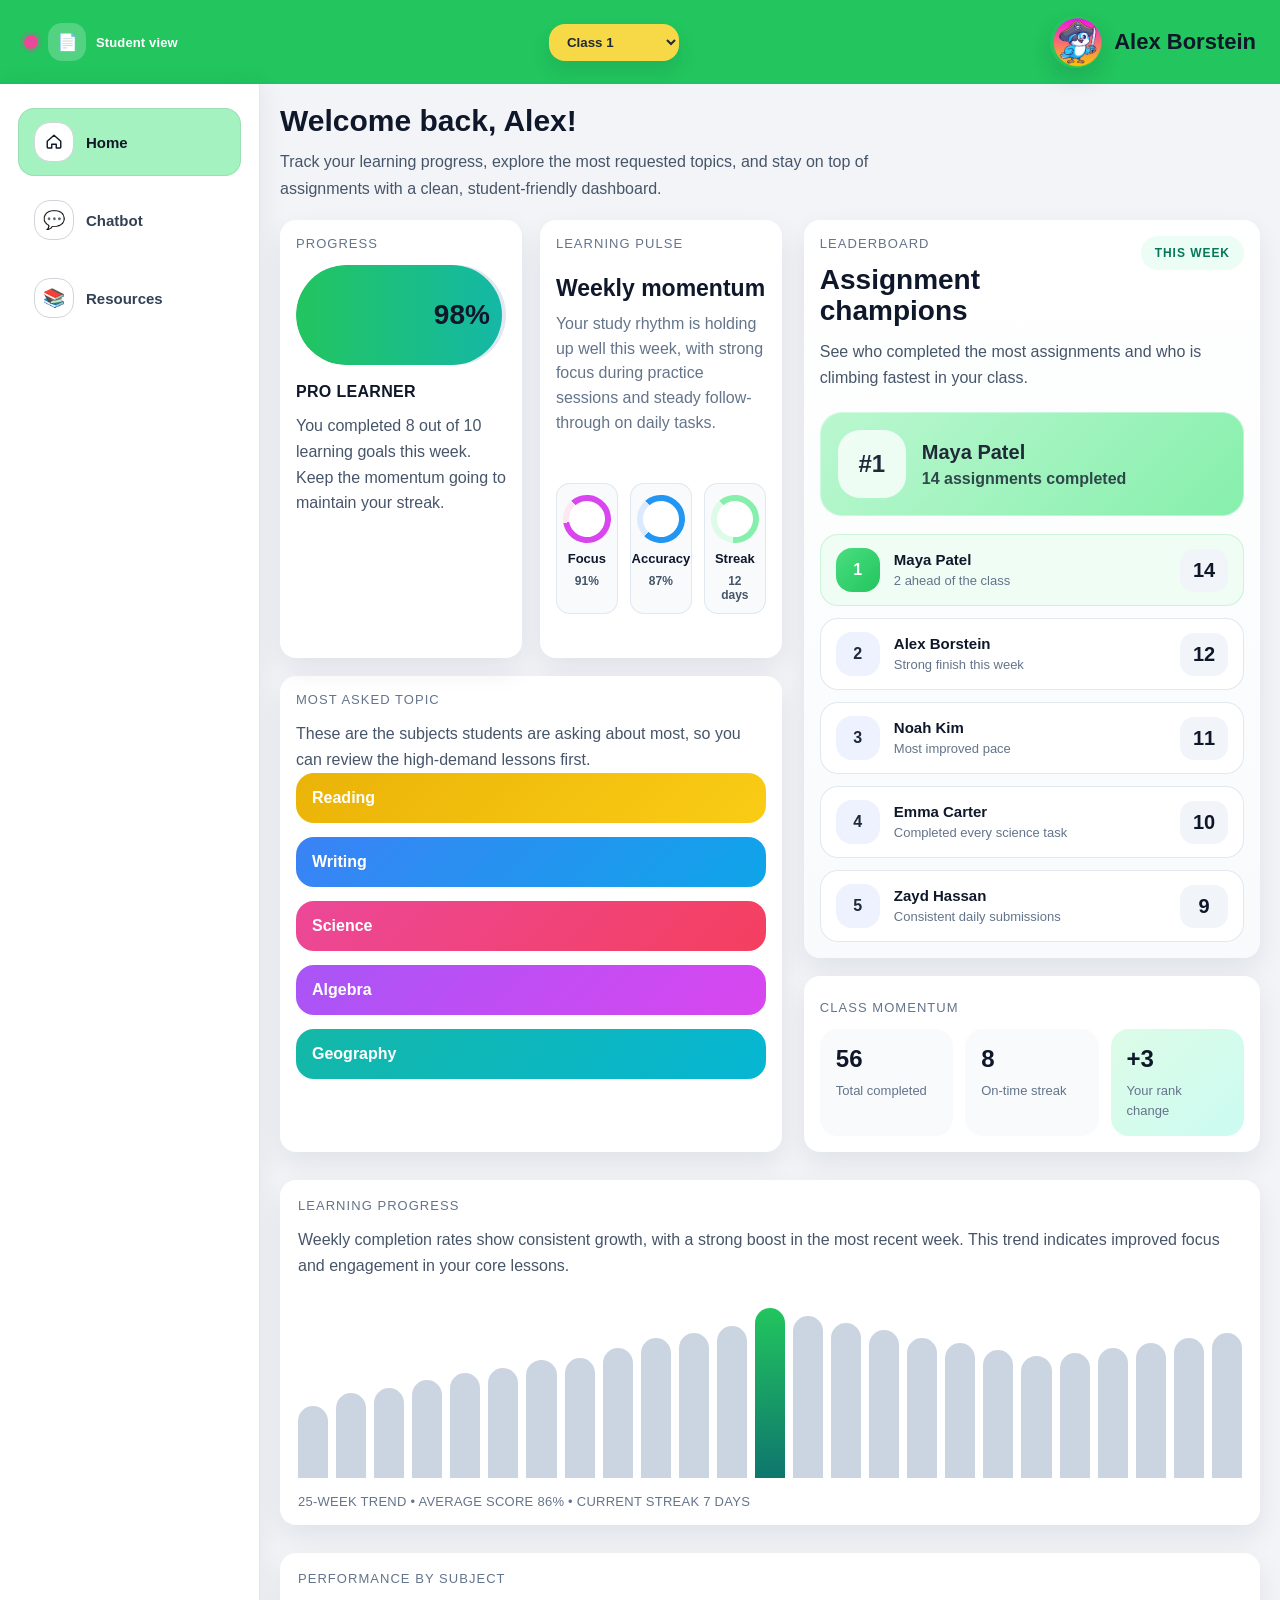
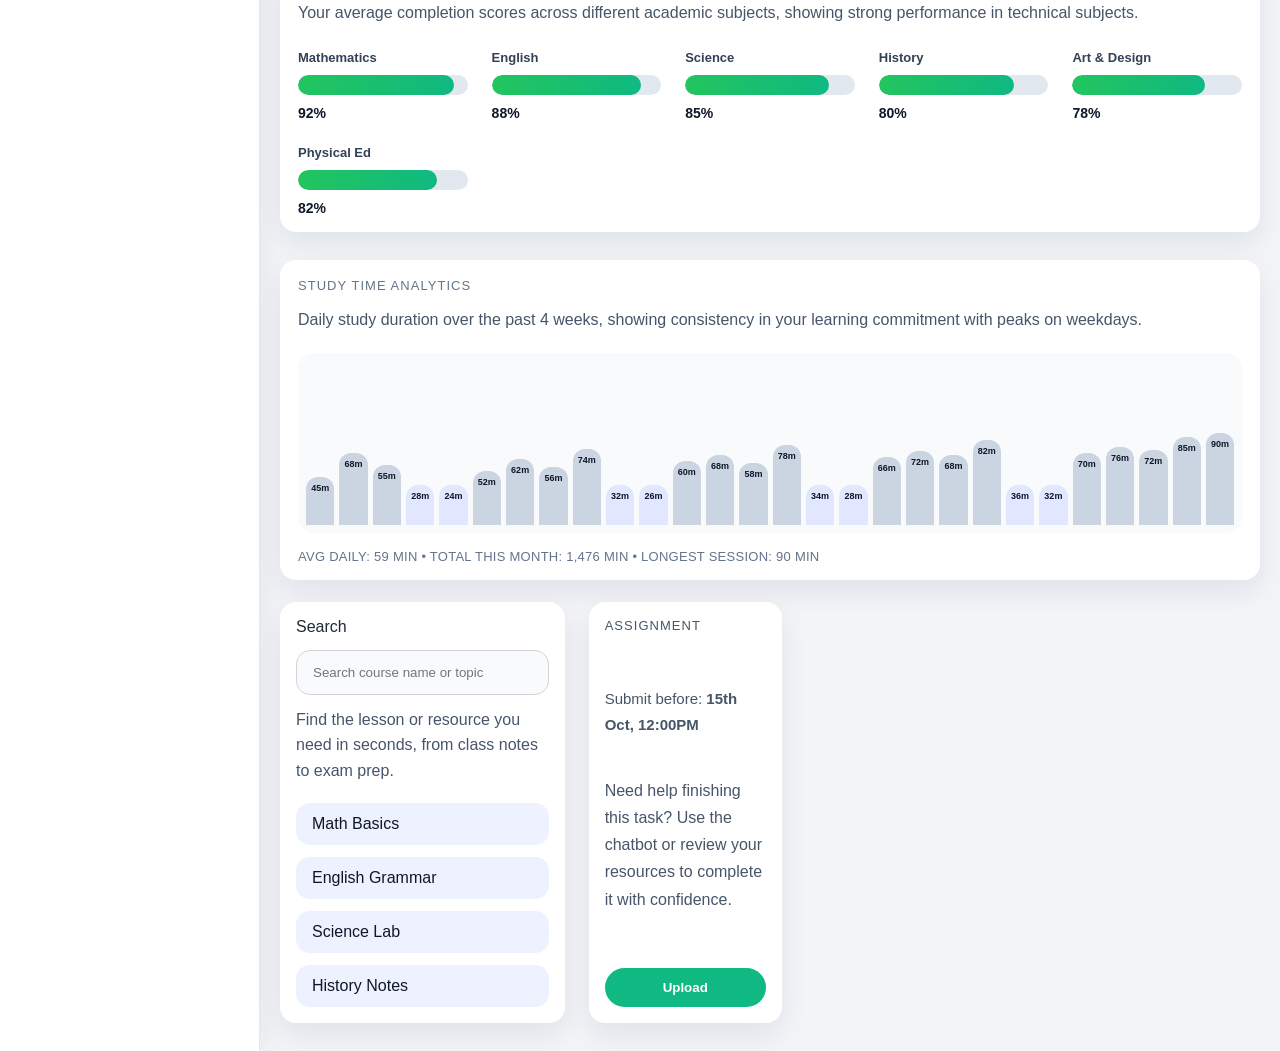
==== commit ac7fdab2: "Removed Settings tab" ====
--- a/index.html
+++ b/index.html
@@ -13,13 +13,8 @@
   <header class="top-bar">
     <div class="top-left">
       <div class="status-dot"></div>
-      <div class="top-chip">
-        <div class="top-icon">📄</div>
-        <div class="top-copy">
-          <div class="top-label">Student view</div>
-          <div class="top-subtitle">Live dashboard</div>
-        </div>
-      </div>
+      <div class="top-icon">📄</div>
+      <div class="top-label">Student view</div>
     </div>
 
     <div class="top-center">
@@ -118,41 +113,11 @@
             <div class="card-title">Most asked topic</div>
             <p class="card-text">These are the subjects students are asking about most, so you can review the high-demand lessons first.</p>
             <div class="bar-list">
-              <div class="bar-group">
-                <div class="bar-item gold" title="Reading"></div>
-                <div class="bar-meta">
-                  <strong>Reading</strong>
-                  <span>184 questions</span>
-                </div>
-              </div>
-              <div class="bar-group">
-                <div class="bar-item blue" title="Writing"></div>
-                <div class="bar-meta">
-                  <strong>Writing</strong>
-                  <span>216 questions</span>
-                </div>
-              </div>
-              <div class="bar-group">
-                <div class="bar-item pink" title="Science"></div>
-                <div class="bar-meta">
-                  <strong>Science</strong>
-                  <span>248 questions</span>
-                </div>
-              </div>
-              <div class="bar-group">
-                <div class="bar-item purple" title="Algebra"></div>
-                <div class="bar-meta">
-                  <strong>Algebra</strong>
-                  <span>201 questions</span>
-                </div>
-              </div>
-              <div class="bar-group">
-                <div class="bar-item teal" title="Geography"></div>
-                <div class="bar-meta">
-                  <strong>Geography</strong>
-                  <span>176 questions</span>
-                </div>
-              </div>
+              <div class="bar-item gold"><span>Reading</span></div>
+              <div class="bar-item blue"><span>Writing</span></div>
+              <div class="bar-item red"><span>Science</span></div>
+              <div class="bar-item purple"><span>Algebra</span></div>
+              <div class="bar-item teal"><span>Geography</span></div>
             </div>
           </article>
         </section>
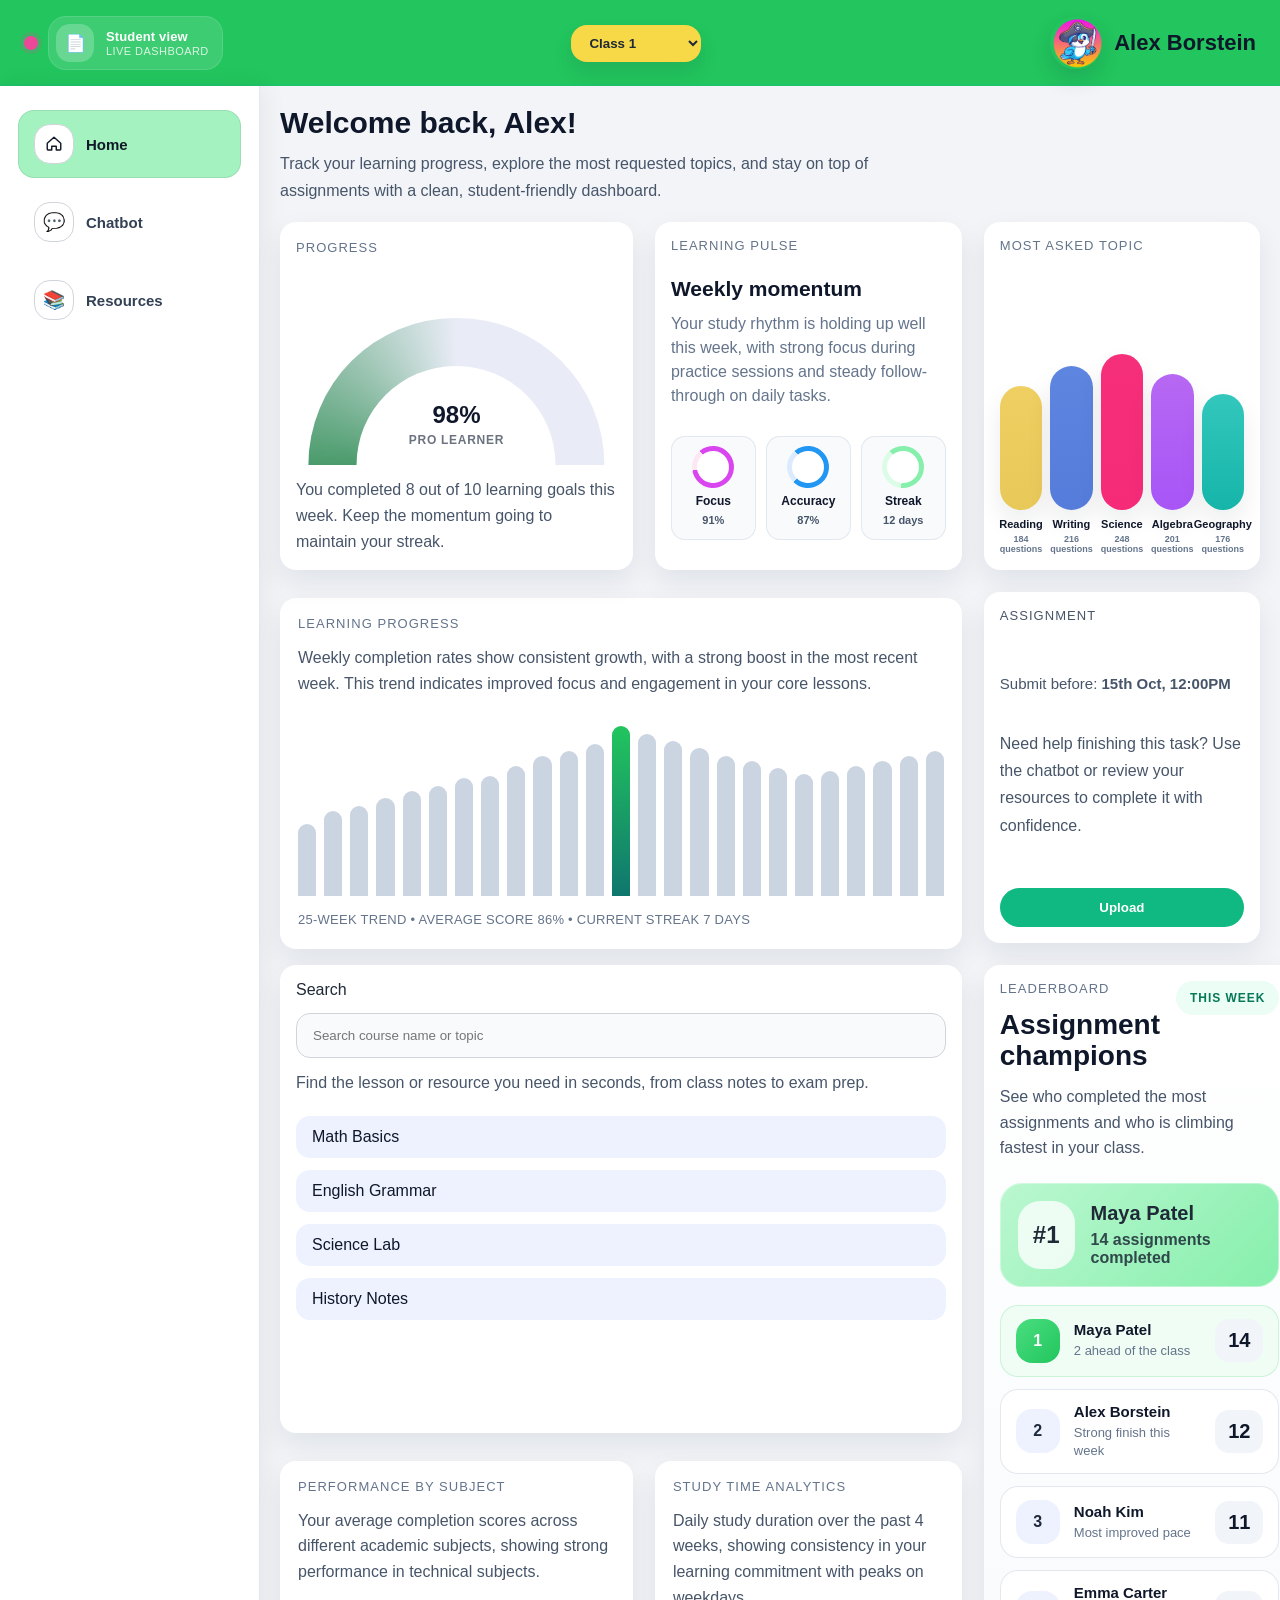
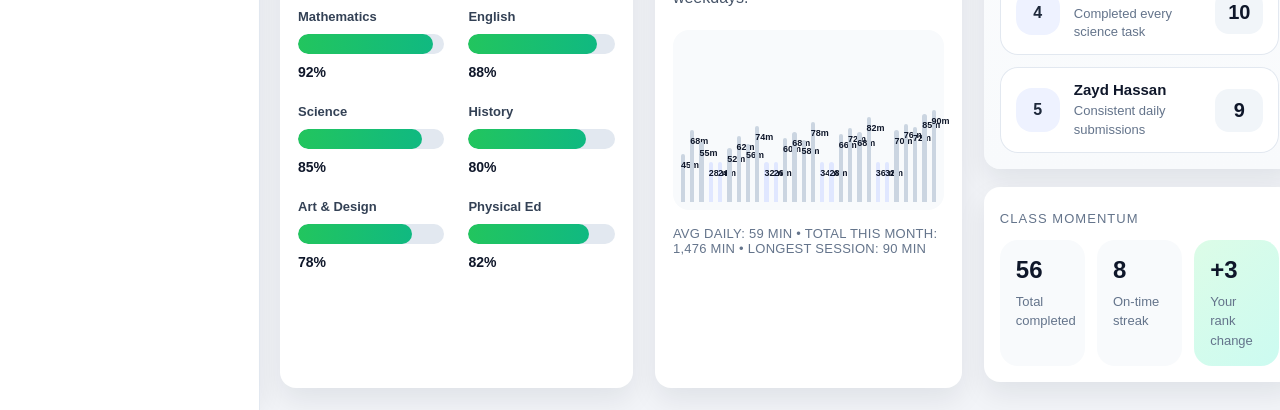
==== commit 8be6e029: ""Made changes to the homepage"" ====
--- a/index.html
+++ b/index.html
@@ -13,8 +13,13 @@
   <header class="top-bar">
     <div class="top-left">
       <div class="status-dot"></div>
-      <div class="top-icon">📄</div>
-      <div class="top-label">Student view</div>
+      <div class="top-chip">
+        <div class="top-icon">📄</div>
+        <div class="top-copy">
+          <div class="top-label">Student view</div>
+          <div class="top-subtitle">Live dashboard</div>
+        </div>
+      </div>
     </div>
 
     <div class="top-center">
@@ -64,145 +69,92 @@
         <p>Track your learning progress, explore the most requested topics, and stay on top of assignments with a clean, student-friendly dashboard.</p>
       </div>
       <div class="dashboard-grid">
-
-        <section class="summary-cards">
-          <article class="card progress-card">
-            <div class="card-title">Progress</div>
-            <div class="progress-gauge">
-              <div class="gauge-fill"></div>
+        <article class="card progress-card">
+          <div class="card-title">Progress</div>
+          <div class="progress-gauge">
+            <div class="gauge-arc"></div>
+            <div class="gauge-inner-cutout"></div>
+            <div class="gauge-center">
               <span>98%</span>
-            </div>
-            <div class="card-note">PRO LEARNER</div>
-            <p class="card-text">You completed 8 out of 10 learning goals this week. Keep the momentum going to maintain your streak.</p>
-          </article>
-
-          <article class="card rings-card">
-            <div class="rings-layout">
-              <div class="rings-copy">
-                <div class="card-title">Learning Pulse</div>
-                <h3>Weekly momentum</h3>
-                <p class="ring-summary">Your study rhythm is holding up well this week, with strong focus during practice sessions and steady follow-through on daily tasks.</p>
-              </div>
-              <div class="ring-list">
-                <div class="ring-stat">
-                  <div class="ring-wrap arc-ring pink">
-                    <div class="ring-hole"></div>
-                  </div>
-                  <strong>Focus</strong>
-                  <span>91%</span>
-                </div>
-                <div class="ring-stat">
-                  <div class="ring-wrap arc-ring blue">
-                    <div class="ring-hole"></div>
-                  </div>
-                  <strong>Accuracy</strong>
-                  <span>87%</span>
-                </div>
-                <div class="ring-stat">
-                  <div class="ring-wrap arc-ring green">
-                    <div class="ring-hole"></div>
-                  </div>
-                  <strong>Streak</strong>
-                  <span>12 days</span>
-                </div>
-              </div>
-            </div>
-          </article>
-
-          <article class="card most-asked-card">
-            <div class="card-title">Most asked topic</div>
-            <p class="card-text">These are the subjects students are asking about most, so you can review the high-demand lessons first.</p>
-            <div class="bar-list">
-              <div class="bar-item gold"><span>Reading</span></div>
-              <div class="bar-item blue"><span>Writing</span></div>
-              <div class="bar-item red"><span>Science</span></div>
-              <div class="bar-item purple"><span>Algebra</span></div>
-              <div class="bar-item teal"><span>Geography</span></div>
-            </div>
-          </article>
-        </section>
-
-        <aside class="side-cards">
-          <article class="card leaderboard-card">
-            <div class="leaderboard-header">
-              <div>
-                <div class="card-title">Leaderboard</div>
-                <h2>Assignment champions</h2>
-              </div>
-              <div class="leaderboard-badge">This week</div>
-            </div>
-            <p class="card-text">See who completed the most assignments and who is climbing fastest in your class.</p>
-
-            <div class="leaderboard-top">
-              <div class="leaderboard-crown">#1</div>
-              <div class="leaderboard-top-copy">
-                <strong>Maya Patel</strong>
-                <span>14 assignments completed</span>
-              </div>
-            </div>
-
-            <div class="leaderboard-list">
-              <div class="leaderboard-row leader-first">
-                <div class="leader-rank">1</div>
-                <div class="leader-student">
-                  <strong>Maya Patel</strong>
-                  <span>2 ahead of the class</span>
-                </div>
-                <div class="leader-score">14</div>
-              </div>
-              <div class="leaderboard-row">
-                <div class="leader-rank">2</div>
-                <div class="leader-student">
-                  <strong>Alex Borstein</strong>
-                  <span>Strong finish this week</span>
-                </div>
-                <div class="leader-score">12</div>
-              </div>
-              <div class="leaderboard-row">
-                <div class="leader-rank">3</div>
-                <div class="leader-student">
-                  <strong>Noah Kim</strong>
-                  <span>Most improved pace</span>
-                </div>
-                <div class="leader-score">11</div>
-              </div>
-              <div class="leaderboard-row">
-                <div class="leader-rank">4</div>
-                <div class="leader-student">
-                  <strong>Emma Carter</strong>
-                  <span>Completed every science task</span>
-                </div>
-                <div class="leader-score">10</div>
-              </div>
-              <div class="leaderboard-row">
-                <div class="leader-rank">5</div>
-                <div class="leader-student">
-                  <strong>Zayd Hassan</strong>
-                  <span>Consistent daily submissions</span>
-                </div>
-                <div class="leader-score">9</div>
-              </div>
-            </div>
-          </article>
-
-          <article class="card leaderboard-summary-card">
-            <div class="card-title">Class Momentum</div>
-            <div class="leaderboard-summary-grid">
-              <div class="summary-pill">
-                <strong>56</strong>
-                <span>Total completed</span>
-              </div>
-              <div class="summary-pill">
-                <strong>8</strong>
-                <span>On-time streak</span>
-              </div>
-              <div class="summary-pill highlight">
-                <strong>+3</strong>
-                <span>Your rank change</span>
-              </div>
-            </div>
-          </article>
-        </aside>
+              <div class="card-note">PRO LEARNER</div>
+            </div>
+          </div>
+          <p class="card-text">You completed 8 out of 10 learning goals this week. Keep the momentum going to maintain your streak.</p>
+        </article>
+
+        <article class="card rings-card">
+          <div class="rings-layout">
+            <div class="rings-copy">
+              <div class="card-title">Learning Pulse</div>
+              <h3>Weekly momentum</h3>
+              <p class="ring-summary">Your study rhythm is holding up well this week, with strong focus during practice sessions and steady follow-through on daily tasks.</p>
+            </div>
+            <div class="ring-list">
+              <div class="ring-stat">
+                <div class="ring-wrap arc-ring pink">
+                  <div class="ring-hole"></div>
+                </div>
+                <strong>Focus</strong>
+                <span>91%</span>
+              </div>
+              <div class="ring-stat">
+                <div class="ring-wrap arc-ring blue">
+                  <div class="ring-hole"></div>
+                </div>
+                <strong>Accuracy</strong>
+                <span>87%</span>
+              </div>
+              <div class="ring-stat">
+                <div class="ring-wrap arc-ring green">
+                  <div class="ring-hole"></div>
+                </div>
+                <strong>Streak</strong>
+                <span>12 days</span>
+              </div>
+            </div>
+          </div>
+        </article>
+
+        <article class="card most-asked-card">
+          <div class="card-title">Most asked topic</div>
+          <div class="bar-list">
+            <div class="bar-group">
+              <div class="bar-item gold" title="Reading"></div>
+              <div class="bar-meta">
+                <strong>Reading</strong>
+                <span>184 questions</span>
+              </div>
+            </div>
+            <div class="bar-group">
+              <div class="bar-item blue" title="Writing"></div>
+              <div class="bar-meta">
+                <strong>Writing</strong>
+                <span>216 questions</span>
+              </div>
+            </div>
+            <div class="bar-group">
+              <div class="bar-item pink" title="Science"></div>
+              <div class="bar-meta">
+                <strong>Science</strong>
+                <span>248 questions</span>
+              </div>
+            </div>
+            <div class="bar-group">
+              <div class="bar-item purple" title="Algebra"></div>
+              <div class="bar-meta">
+                <strong>Algebra</strong>
+                <span>201 questions</span>
+              </div>
+            </div>
+            <div class="bar-group">
+              <div class="bar-item teal" title="Geography"></div>
+              <div class="bar-meta">
+                <strong>Geography</strong>
+                <span>176 questions</span>
+              </div>
+            </div>
+          </div>
+        </article>
 
         <article class="card graph-card">
           <div class="card-title">Learning progress</div>
@@ -237,7 +189,110 @@
           <div class="graph-footer">25-week trend • average score 86% • current streak 7 days</div>
         </article>
 
-        <article class="card graph-card-wide">
+        <article class="card assignment-card">
+          <div class="assignment-title">Assignment</div>
+          <p class="due-text">Submit before: <strong>15th Oct, 12:00PM</strong></p>
+          <p class="card-text">Need help finishing this task? Use the chatbot or review your resources to complete it with confidence.</p>
+          <button class="upload-button">Upload</button>
+        </article>
+
+        <article class="card search-card">
+          <div class="search-header">
+            <span>Search</span>
+            <input type="text" placeholder="Search course name or topic" />
+          </div>
+          <p class="card-text">Find the lesson or resource you need in seconds, from class notes to exam prep.</p>
+          <ul class="search-list">
+            <li>Math Basics</li>
+            <li>English Grammar</li>
+            <li>Science Lab</li>
+            <li>History Notes</li>
+          </ul>
+        </article>
+
+        <aside class="side-cards">
+          <article class="card leaderboard-card">
+            <div class="leaderboard-header">
+              <div>
+                <div class="card-title">Leaderboard</div>
+                <h2>Assignment champions</h2>
+              </div>
+              <div class="leaderboard-badge">This week</div>
+            </div>
+            <p class="card-text">See who completed the most assignments and who is climbing fastest in your class.</p>
+
+            <div class="leaderboard-top">
+              <div class="leaderboard-crown">#1</div>
+              <div class="leaderboard-top-copy">
+                <strong>Maya Patel</strong>
+                <span>14 assignments completed</span>
+              </div>
+            </div>
+
+            <div class="leaderboard-list">
+              <div class="leaderboard-row leader-first">
+                <div class="leader-rank">1</div>
+                <div class="leader-student">
+                  <strong>Maya Patel</strong>
+                  <span>2 ahead of the class</span>
+                </div>
+                <div class="leader-score">14</div>
+              </div>
+              <div class="leaderboard-row">
+                <div class="leader-rank">2</div>
+                <div class="leader-student">
+                  <strong>Alex Borstein</strong>
+                  <span>Strong finish this week</span>
+                </div>
+                <div class="leader-score">12</div>
+              </div>
+              <div class="leaderboard-row">
+                <div class="leader-rank">3</div>
+                <div class="leader-student">
+                  <strong>Noah Kim</strong>
+                  <span>Most improved pace</span>
+                </div>
+                <div class="leader-score">11</div>
+              </div>
+              <div class="leaderboard-row">
+                <div class="leader-rank">4</div>
+                <div class="leader-student">
+                  <strong>Emma Carter</strong>
+                  <span>Completed every science task</span>
+                </div>
+                <div class="leader-score">10</div>
+              </div>
+              <div class="leaderboard-row">
+                <div class="leader-rank">5</div>
+                <div class="leader-student">
+                  <strong>Zayd Hassan</strong>
+                  <span>Consistent daily submissions</span>
+                </div>
+                <div class="leader-score">9</div>
+              </div>
+            </div>
+          </article>
+
+          <article class="card leaderboard-summary-card">
+            <div class="card-title">Class Momentum</div>
+            <div class="leaderboard-summary-grid">
+              <div class="summary-pill">
+                <strong>56</strong>
+                <span>Total completed</span>
+              </div>
+              <div class="summary-pill">
+                <strong>8</strong>
+                <span>On-time streak</span>
+              </div>
+              <div class="summary-pill highlight">
+                <strong>+3</strong>
+                <span>Your rank change</span>
+              </div>
+            </div>
+          </article>
+        </aside>
+
+        <article class="card graph-card-wide subject-card">
           <div class="card-title">Performance by subject</div>
           <p class="card-text">Your average completion scores across different academic subjects, showing strong performance in technical subjects.</p>
           <div class="subject-grid">
@@ -286,7 +341,7 @@
           </div>
         </article>
 
-        <article class="card graph-card-wide">
+        <article class="card graph-card-wide study-card">
           <div class="card-title">Study time analytics</div>
           <p class="card-text">Daily study duration over the past 4 weeks, showing consistency in your learning commitment with peaks on weekdays.</p>
           <div class="time-graph-chart">
@@ -321,30 +376,6 @@
           </div>
           <div class="time-graph-footer">Avg daily: 59 min • Total this month: 1,476 min • Longest session: 90 min</div>
         </article>
-
-        <section class="bottom-grid">
-          <article class="card search-card">
-            <div class="search-header">
-              <span>Search</span>
-              <input type="text" placeholder="Search course name or topic" />
-            </div>
-            <p class="card-text">Find the lesson or resource you need in seconds, from class notes to exam prep.</p>
-            <ul class="search-list">
-              <li>Math Basics</li>
-              <li>English Grammar</li>
-              <li>Science Lab</li>
-              <li>History Notes</li>
-            </ul>
-          </article>
-
-          <article class="card assignment-card">
-            <div class="assignment-title">Assignment</div>
-            <p class="due-text">Submit before: <strong>15th Oct, 12:00PM</strong></p>
-            <p class="card-text">Need help finishing this task? Use the chatbot or review your resources to complete it with confidence.</p>
-            <button class="upload-button">Upload</button>
-          </article>
-        </section>
-
       </div>
     </main>
 
--- a/css/style.css
+++ b/css/style.css
@@ -244,7 +244,18 @@
 .dashboard-grid {
   display: grid;
   gap: 22px;
-  grid-template-columns: 1.1fr 1fr;
+  grid-template-columns: minmax(0, 1.15fr) minmax(0, 1fr) minmax(260px, 0.9fr);
+  grid-template-areas:
+    "progress rings topics"
+    "graph graph assignment"
+    "search search side"
+    "subject study side";
+  align-items: start;
+}
+
+.dashboard-grid > .card,
+.dashboard-grid > .side-cards {
+  height: 100%;
 }
 
 .summary-cards,
--- a/css/home.css
+++ b/css/home.css
@@ -1,41 +1,74 @@
 .progress-card {
   position: relative;
+  grid-area: progress;
+  display: flex;
+  flex-direction: column;
+  min-height: 292px;
+  padding-top: 18px;
 }
 
 .progress-gauge {
   position: relative;
   width: 100%;
-  height: 100px;
-  border-radius: 90px;
-  background: #e2e8f0;
+  height: 186px;
   overflow: hidden;
-}
-
-.gauge-fill {
+  margin-top: 10px;
+  padding-top: 16px;
+}
+
+.gauge-arc {
   position: absolute;
-  left: 0;
-  top: 0;
+  left: 50%;
   bottom: 0;
-  width: 98%;
-  background: linear-gradient(90deg, #22c55e, #14b8a6);
-  border-radius: 90px;
-}
-
-.progress-gauge span {
+  width: 92%;
+  aspect-ratio: 2 / 1;
+  transform: translateX(-50%);
+  border-radius: 999px 999px 0 0;
+  background: conic-gradient(
+    from 180deg at 50% 100%,
+    #e9ecf6 0deg,
+    #e9ecf6 36deg,
+    #16a34a 36deg,
+    #15803d 60deg,
+    #e9ecf6 180deg
+  );
+}
+
+.gauge-inner-cutout {
   position: absolute;
-  right: 16px;
-  top: 50%;
-  transform: translateY(-50%);
-  font-size: 28px;
+  left: 50%;
+  bottom: 0;
+  width: 62%;
+  aspect-ratio: 2 / 1;
+  transform: translateX(-50%);
+  border-radius: 999px 999px 0 0;
+  background: #ffffff;
+}
+
+.gauge-center {
+  position: absolute;
+  left: 50%;
+  bottom: 18px;
+  transform: translateX(-50%);
+  display: flex;
+  flex-direction: column;
+  align-items: center;
+  gap: 4px;
+  text-align: center;
+}
+
+.gauge-center span {
+  font-size: 24px;
   font-weight: 800;
   color: #0f172a;
 }
 
 .card-note {
-  margin-top: 18px;
-  color: #0f172a;
+  margin-top: 0;
+  color: #6b7280;
   font-weight: 700;
-  letter-spacing: 0.02em;
+  font-size: 12px;
+  letter-spacing: 0.06em;
 }
 
 .stat-card p,
@@ -51,15 +84,17 @@
   align-items: stretch;
   justify-content: center;
   min-height: 0;
+  grid-area: rings;
+  min-height: 292px;
 }
 
 .rings-layout {
   display: grid;
   grid-template-columns: minmax(0, 1fr);
   align-items: start;
-  gap: 18px;
+  gap: 14px;
   width: 100%;
-  min-height: 0;
+  min-height: 100%;
 }
 
 .rings-copy {
@@ -72,7 +107,7 @@
 
 .rings-copy h3 {
   margin: 0;
-  font-size: 23px;
+  font-size: 21px;
   line-height: 1.15;
   color: #0f172a;
 }
@@ -80,7 +115,7 @@
 .ring-list {
   display: grid;
   grid-template-columns: repeat(3, minmax(0, 1fr));
-  gap: 12px;
+  gap: 10px;
   width: 100%;
   flex-shrink: 0;
 }
@@ -89,9 +124,9 @@
   display: flex;
   flex-direction: column;
   align-items: center;
-  gap: 8px;
-  min-height: 120px;
-  padding: 12px 10px;
+  gap: 6px;
+  min-height: 104px;
+  padding: 10px 8px;
   text-align: center;
   border-radius: 14px;
   background: #f8fafc;
@@ -100,8 +135,8 @@
 
 .ring-wrap {
   position: relative;
-  width: 48px;
-  height: 48px;
+  width: 42px;
+  height: 42px;
 }
 
 .arc-ring {
@@ -123,7 +158,7 @@
 
 .ring-hole {
   position: absolute;
-  inset: 6px;
+  inset: 5px;
   border-radius: 50%;
   background: #ffffff;
 }
@@ -134,14 +169,14 @@
 }
 
 .ring-stat strong {
-  font-size: 13px;
+  font-size: 12px;
   color: #0f172a;
   white-space: nowrap;
 }
 
 .ring-stat span {
   color: #475569;
-  font-size: 12px;
+  font-size: 11px;
   font-weight: 700;
   white-space: normal;
 }
@@ -149,7 +184,7 @@
 .ring-summary {
   margin: 0;
   color: #64748b;
-  line-height: 1.55;
+  line-height: 1.5;
   max-width: 100%;
 }
 
@@ -206,46 +241,126 @@
 .ring.green.inner { background: #22c55e; }
 
 .most-asked-card {
-  grid-column: 1 / -1;
+  grid-area: topics;
+  display: flex;
+  flex-direction: column;
+  min-height: 292px;
 }
 
 .most-asked-card .bar-list {
-  display: grid;
-  gap: 14px;
+  display: flex;
+  align-items: flex-end;
+  gap: 8px;
+  margin-top: auto;
+  padding-top: 12px;
+  min-height: 188px;
+}
+
+.bar-group {
+  flex: 1;
+  min-width: 0;
+  display: flex;
+  flex-direction: column;
+  align-items: center;
+  gap: 8px;
 }
 
 .bar-item {
-  display: flex;
+  width: 100%;
+  border-radius: 999px;
+  box-shadow: 0 12px 24px rgba(15, 23, 42, 0.08);
+}
+
+.bar-meta {
+  display: flex;
+  flex-direction: column;
   align-items: center;
-  justify-content: space-between;
-  padding: 16px;
-  border-radius: 18px;
-  color: white;
+  gap: 4px;
+  text-align: center;
+}
+
+.bar-meta strong {
+  font-size: 11px;
+  color: #0f172a;
+}
+
+.bar-meta span {
+  font-size: 9px;
   font-weight: 700;
+  color: #64748b;
 }
 
 .bar-item.gold {
-  background: linear-gradient(135deg, #eab308, #facc15);
+  height: 124px;
+  background: linear-gradient(180deg, #efcf61, #e9c85a);
 }
 
 .bar-item.blue {
-  background: linear-gradient(135deg, #3b82f6, #0ea5e9);
-}
-
-.bar-item.red {
-  background: linear-gradient(135deg, #ec4899, #f43f5e);
+  height: 144px;
+  background: linear-gradient(180deg, #5e85df, #557cda);
+}
+
+.bar-item.pink {
+  height: 156px;
+  background: linear-gradient(180deg, #f62f7a, #f52b78);
 }
 
 .bar-item.purple {
-  background: linear-gradient(135deg, #a855f7, #d946ef);
+  height: 136px;
+  background: linear-gradient(180deg, #b668f2, #a855f7);
 }
 
 .bar-item.teal {
-  background: linear-gradient(135deg, #14b8a6, #06b6d4);
+  height: 116px;
+  background: linear-gradient(180deg, #33c7bd, #16b5a9);
+}
+
+@media (max-width: 720px) {
+  .most-asked-card .bar-list {
+    gap: 8px;
+    min-height: 188px;
+  }
+
+  .bar-group {
+    gap: 8px;
+  }
+
+  .bar-meta strong {
+    font-size: 11px;
+  }
+
+  .bar-meta span {
+    font-size: 9px;
+  }
+
+  .bar-item.gold {
+    height: 124px;
+  }
+
+  .bar-item.blue {
+    height: 142px;
+  }
+
+  .bar-item.pink {
+    height: 154px;
+  }
+
+  .bar-item.purple {
+    height: 132px;
+  }
+
+  .bar-item.teal {
+    height: 116px;
+  }
 }
 
 .leaderboard-card {
   background: linear-gradient(180deg, #ffffff 0%, #f8fafc 100%);
+}
+
+.side-cards {
+  grid-area: side;
+  grid-template-columns: 1fr;
 }
 
 .leaderboard-header {
@@ -415,7 +530,7 @@
 }
 
 .graph-card {
-  grid-column: 1 / -1;
+  grid-area: graph;
   padding: 18px 18px 16px 18px;
   margin-top: 6px;
 }
@@ -441,9 +556,16 @@
 }
 
 .graph-card-wide {
-  grid-column: 1 / -1;
   margin-top: 6px;
   padding: 18px 18px 16px 18px;
+}
+
+.subject-card {
+  grid-area: subject;
+}
+
+.study-card {
+  grid-area: study;
 }
 
 .subject-grid {
@@ -538,6 +660,7 @@
 }
 
 .assignment-card {
+  grid-area: assignment;
   display: flex;
   flex-direction: column;
   justify-content: space-between;
@@ -571,6 +694,10 @@
   display: grid;
   grid-template-columns: 1.4fr 0.95fr;
   gap: 24px;
+}
+
+.search-card {
+  grid-area: search;
 }
 
 .search-card input {
@@ -636,13 +763,14 @@
 
 @media (max-width: 1200px) {
   .dashboard-grid {
-    grid-template-columns: 1fr;
-  }
-  .bottom-grid {
-    grid-template-columns: 1fr;
-  }
-  .summary-cards {
     grid-template-columns: repeat(2, minmax(0, 1fr));
+    grid-template-areas:
+      "progress rings"
+      "topics topics"
+      "graph graph"
+      "assignment side"
+      "search search"
+      "subject study";
   }
   .leaderboard-summary-grid {
     grid-template-columns: 1fr;
@@ -659,9 +787,16 @@
 @media (max-width: 720px) {
   .dashboard-grid {
     gap: 18px;
-  }
-
-  .summary-cards {
     grid-template-columns: 1fr;
-  }
-}
+    grid-template-areas:
+      "progress"
+      "rings"
+      "topics"
+      "graph"
+      "assignment"
+      "search"
+      "side"
+      "subject"
+      "study";
+  }
+}
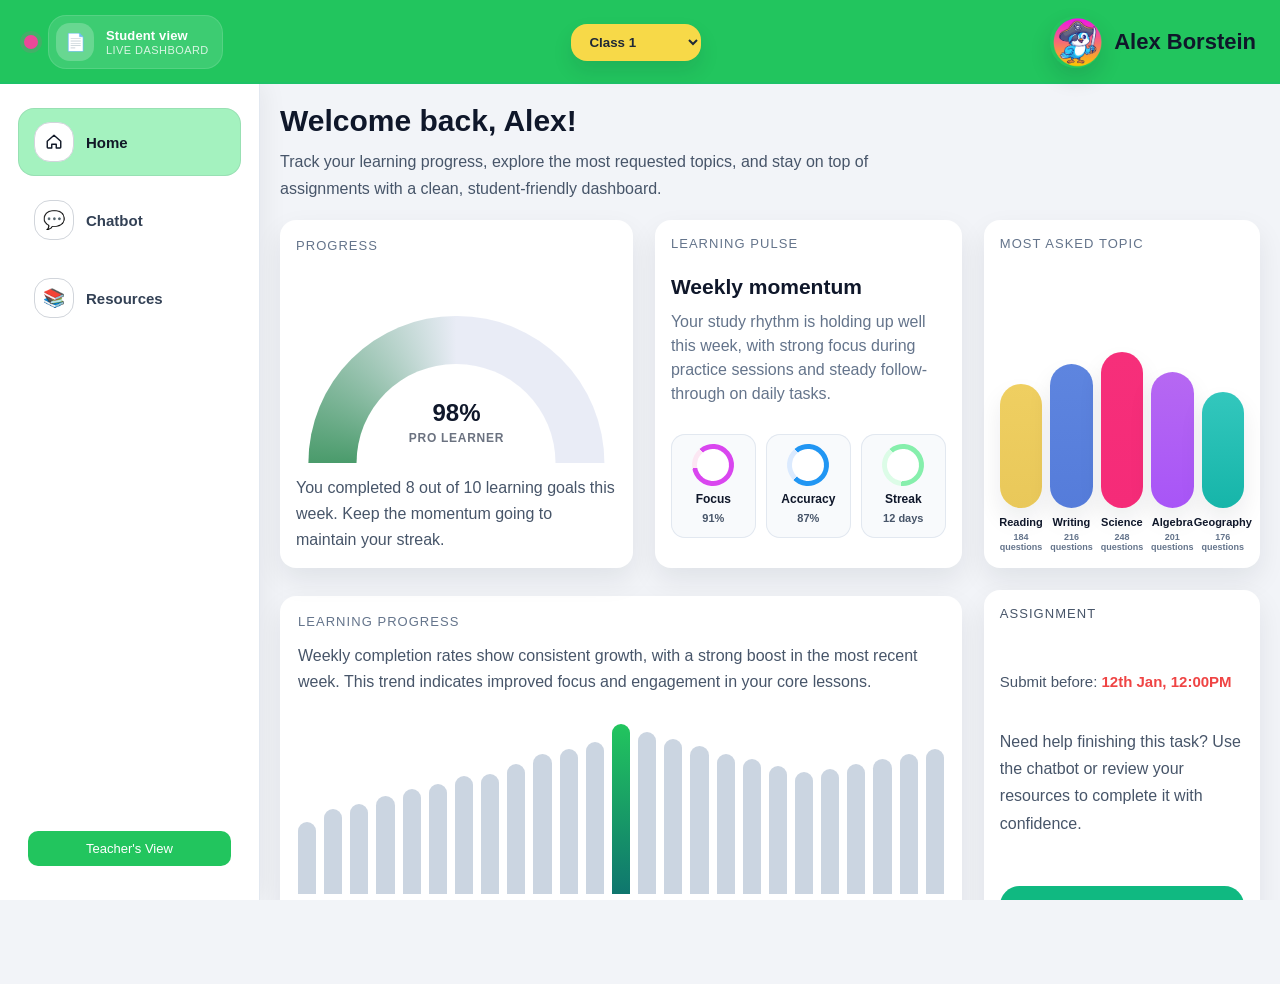
==== commit 7c9dc649: "Merge branch 'emaans101:main' into main" ====
--- a/index.html
+++ b/index.html
@@ -1,6 +1,7 @@
 ﻿<!DOCTYPE html>
 <html>
 <head>
+  <meta charset="UTF-8">
   <title>Student Dashboard</title>
   <link rel="stylesheet" href="css/style.css">
   <link rel="stylesheet" href="css/home.css">
@@ -59,6 +60,9 @@
           Resources
         </a>
       </nav>
+      <a href="teacher-dashboard.html" class="teacher-btn">
+        Teacher's View
+      </a>
 
     </aside>
 
@@ -191,7 +195,7 @@
 
         <article class="card assignment-card">
           <div class="assignment-title">Assignment</div>
-          <p class="due-text">Submit before: <strong>15th Oct, 12:00PM</strong></p>
+          <p class="due-text">Submit before: <strong style="color: #ef4444;">12th Jan, 12:00PM</strong></p>
           <p class="card-text">Need help finishing this task? Use the chatbot or review your resources to complete it with confidence.</p>
           <button class="upload-button">Upload</button>
         </article>
@@ -224,7 +228,10 @@
             <div class="leaderboard-top">
               <div class="leaderboard-crown">#1</div>
               <div class="leaderboard-top-copy">
-                <strong>Maya Patel</strong>
+                <div class="leader-top-name">
+                  <strong>Maya Patel</strong>
+                  <span class="champion-medal" aria-label="Champion">🏅</span>
+                </div>
                 <span>14 assignments completed</span>
               </div>
             </div>
@@ -233,7 +240,10 @@
               <div class="leaderboard-row leader-first">
                 <div class="leader-rank">1</div>
                 <div class="leader-student">
-                  <strong>Maya Patel</strong>
+                  <div class="leader-name-with-badge">
+                    <strong>Maya Patel</strong>
+                    <span class="champion-medal mini" aria-label="Champion">🏅</span>
+                  </div>
                   <span>2 ahead of the class</span>
                 </div>
                 <div class="leader-score">14</div>
--- a/css/style.css
+++ b/css/style.css
@@ -2,8 +2,15 @@
   box-sizing: border-box;
 }
 
+:root {
+  --top-bar-height: 84px;
+  --sidebar-width: 260px;
+}
+
 body {
   margin: 0;
+  height: 100vh;
+  overflow: hidden;
   font-family: 'Inter', Arial, sans-serif;
   background: #f2f4f8;
   color: #1f2937;
@@ -16,13 +23,18 @@
 }
 
 .top-bar {
+  position: fixed;
+  top: 0;
+  left: 0;
+  right: 0;
+  z-index: 1000;
   display: flex;
   align-items: center;
   justify-content: space-between;
   padding: 16px 24px;
+  height: var(--top-bar-height);
   background: #22c55e;
   color: #ffffff;
-  min-height: 64px;
   box-shadow: inset 0 -2px 0 rgba(16, 185, 129, 0.25);
 }
 
@@ -117,8 +129,10 @@
 
 .container {
   display: grid;
-  grid-template-columns: 240px 1fr;
-  min-height: calc(100vh - 64px);
+  grid-template-columns: var(--sidebar-width) minmax(0, 1fr);
+  margin-top: var(--top-bar-height);
+  height: calc(100vh - var(--top-bar-height));
+  overflow: hidden;
 }
 
 .sidebar {
@@ -129,6 +143,8 @@
   display: flex;
   flex-direction: column;
   justify-content: space-between;
+  height: 100%;
+  overflow-y: auto;
 }
 
 nav {
@@ -137,15 +153,17 @@
   gap: 10px;
 }
 
-.container {
-  display: grid;
-  grid-template-columns: 260px minmax(0, 1fr);
-  min-height: calc(100vh - 64px);
-}
-
 @media (max-width: 1000px) {
-  .container {
-    grid-template-columns: 1fr;
+  :root {
+    --sidebar-width: 220px;
+  }
+
+  .top-bar {
+    padding: 12px 14px;
+  }
+
+  .profile-name {
+    font-size: 16px;
   }
 }
 
@@ -216,6 +234,8 @@
 
 .content {
   padding: 20px 20px 28px;
+  height: 100%;
+  overflow-y: auto;
 }
 
 .page-intro {
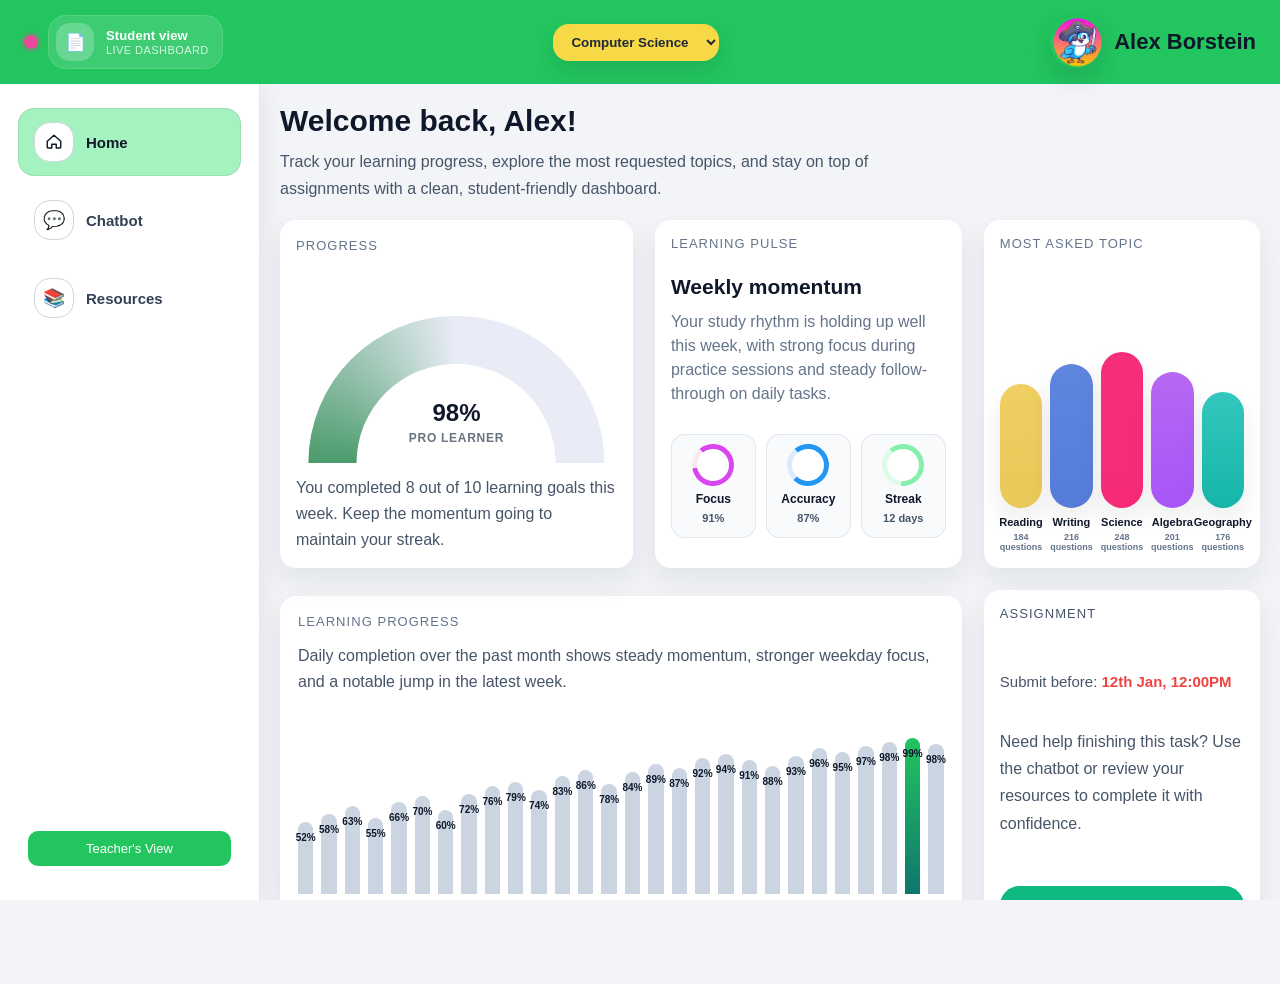
==== commit fc7a7594: "git status" ====
--- a/index.html
+++ b/index.html
@@ -25,9 +25,9 @@
 
     <div class="top-center">
       <select class="dropdown">
-        <option>Class 1</option>
-        <option>Class 2</option>
-        <option>Class 3</option>
+        <option>Computer Science</option>
+        <option>Mathematics</option>
+        <option>Physics</option>
       </select>
     </div>
 
@@ -162,35 +162,41 @@
 
         <article class="card graph-card">
           <div class="card-title">Learning progress</div>
-          <p class="card-text">Weekly completion rates show consistent growth, with a strong boost in the most recent week. This trend indicates improved focus and engagement in your core lessons.</p>
+          <p class="card-text">Daily completion over the past month shows steady momentum, stronger weekday focus, and a notable jump in the latest week.</p>
           <div class="graph-chart">
-            <div class="bar" style="height: 72px;"></div>
-            <div class="bar" style="height: 85px;"></div>
-            <div class="bar" style="height: 90px;"></div>
-            <div class="bar" style="height: 98px;"></div>
-            <div class="bar" style="height: 105px;"></div>
-            <div class="bar" style="height: 110px;"></div>
-            <div class="bar" style="height: 118px;"></div>
-            <div class="bar" style="height: 120px;"></div>
-            <div class="bar" style="height: 130px;"></div>
-            <div class="bar" style="height: 140px;"></div>
-            <div class="bar" style="height: 145px;"></div>
-            <div class="bar" style="height: 152px;"></div>
-            <div class="bar active" style="height: 170px;"></div>
-            <div class="bar" style="height: 162px;"></div>
-            <div class="bar" style="height: 155px;"></div>
-            <div class="bar" style="height: 148px;"></div>
-            <div class="bar" style="height: 140px;"></div>
-            <div class="bar" style="height: 135px;"></div>
-            <div class="bar" style="height: 128px;"></div>
-            <div class="bar" style="height: 122px;"></div>
-            <div class="bar" style="height: 125px;"></div>
-            <div class="bar" style="height: 130px;"></div>
-            <div class="bar" style="height: 135px;"></div>
-            <div class="bar" style="height: 140px;"></div>
-            <div class="bar" style="height: 145px;"></div>
-          </div>
-          <div class="graph-footer">25-week trend • average score 86% • current streak 7 days</div>
+            <div class="bar" style="height: 72px;"><span>52%</span></div>
+            <div class="bar" style="height: 80px;"><span>58%</span></div>
+            <div class="bar" style="height: 88px;"><span>63%</span></div>
+            <div class="bar" style="height: 76px;"><span>55%</span></div>
+            <div class="bar" style="height: 92px;"><span>66%</span></div>
+            <div class="bar" style="height: 98px;"><span>70%</span></div>
+            <div class="bar week-end" style="height: 84px;"><span>60%</span></div>
+
+            <div class="bar" style="height: 100px;"><span>72%</span></div>
+            <div class="bar" style="height: 108px;"><span>76%</span></div>
+            <div class="bar" style="height: 112px;"><span>79%</span></div>
+            <div class="bar" style="height: 104px;"><span>74%</span></div>
+            <div class="bar" style="height: 118px;"><span>83%</span></div>
+            <div class="bar" style="height: 124px;"><span>86%</span></div>
+            <div class="bar week-end" style="height: 110px;"><span>78%</span></div>
+
+            <div class="bar" style="height: 122px;"><span>84%</span></div>
+            <div class="bar" style="height: 130px;"><span>89%</span></div>
+            <div class="bar" style="height: 126px;"><span>87%</span></div>
+            <div class="bar" style="height: 136px;"><span>92%</span></div>
+            <div class="bar" style="height: 140px;"><span>94%</span></div>
+            <div class="bar" style="height: 134px;"><span>91%</span></div>
+            <div class="bar week-end" style="height: 128px;"><span>88%</span></div>
+
+            <div class="bar" style="height: 138px;"><span>93%</span></div>
+            <div class="bar" style="height: 146px;"><span>96%</span></div>
+            <div class="bar" style="height: 142px;"><span>95%</span></div>
+            <div class="bar" style="height: 148px;"><span>97%</span></div>
+            <div class="bar" style="height: 152px;"><span>98%</span></div>
+            <div class="bar active" style="height: 156px;"><span>99%</span></div>
+            <div class="bar week-end" style="height: 150px;"><span>98%</span></div>
+          </div>
+          <div class="graph-footer">4-week trend • average completion 84% • best day 99% • current streak 11 days</div>
         </article>
 
         <article class="card assignment-card">
